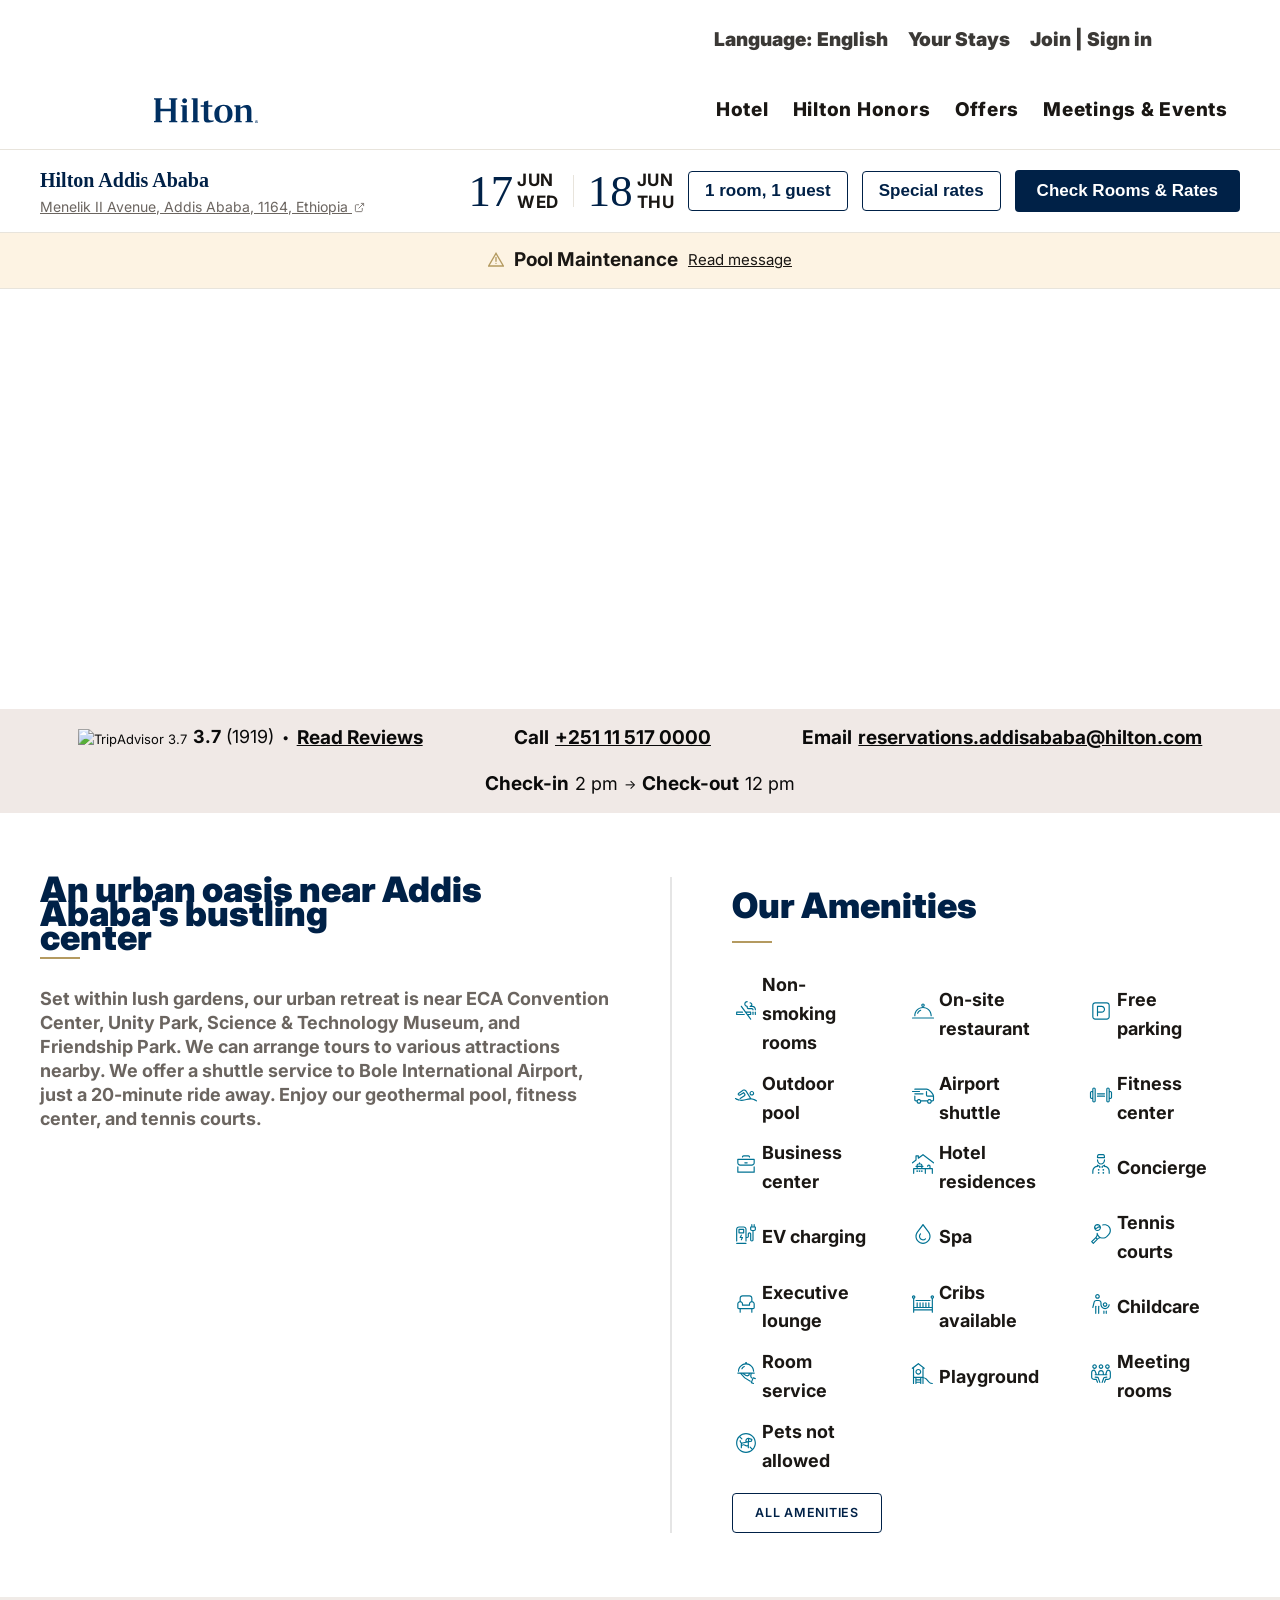
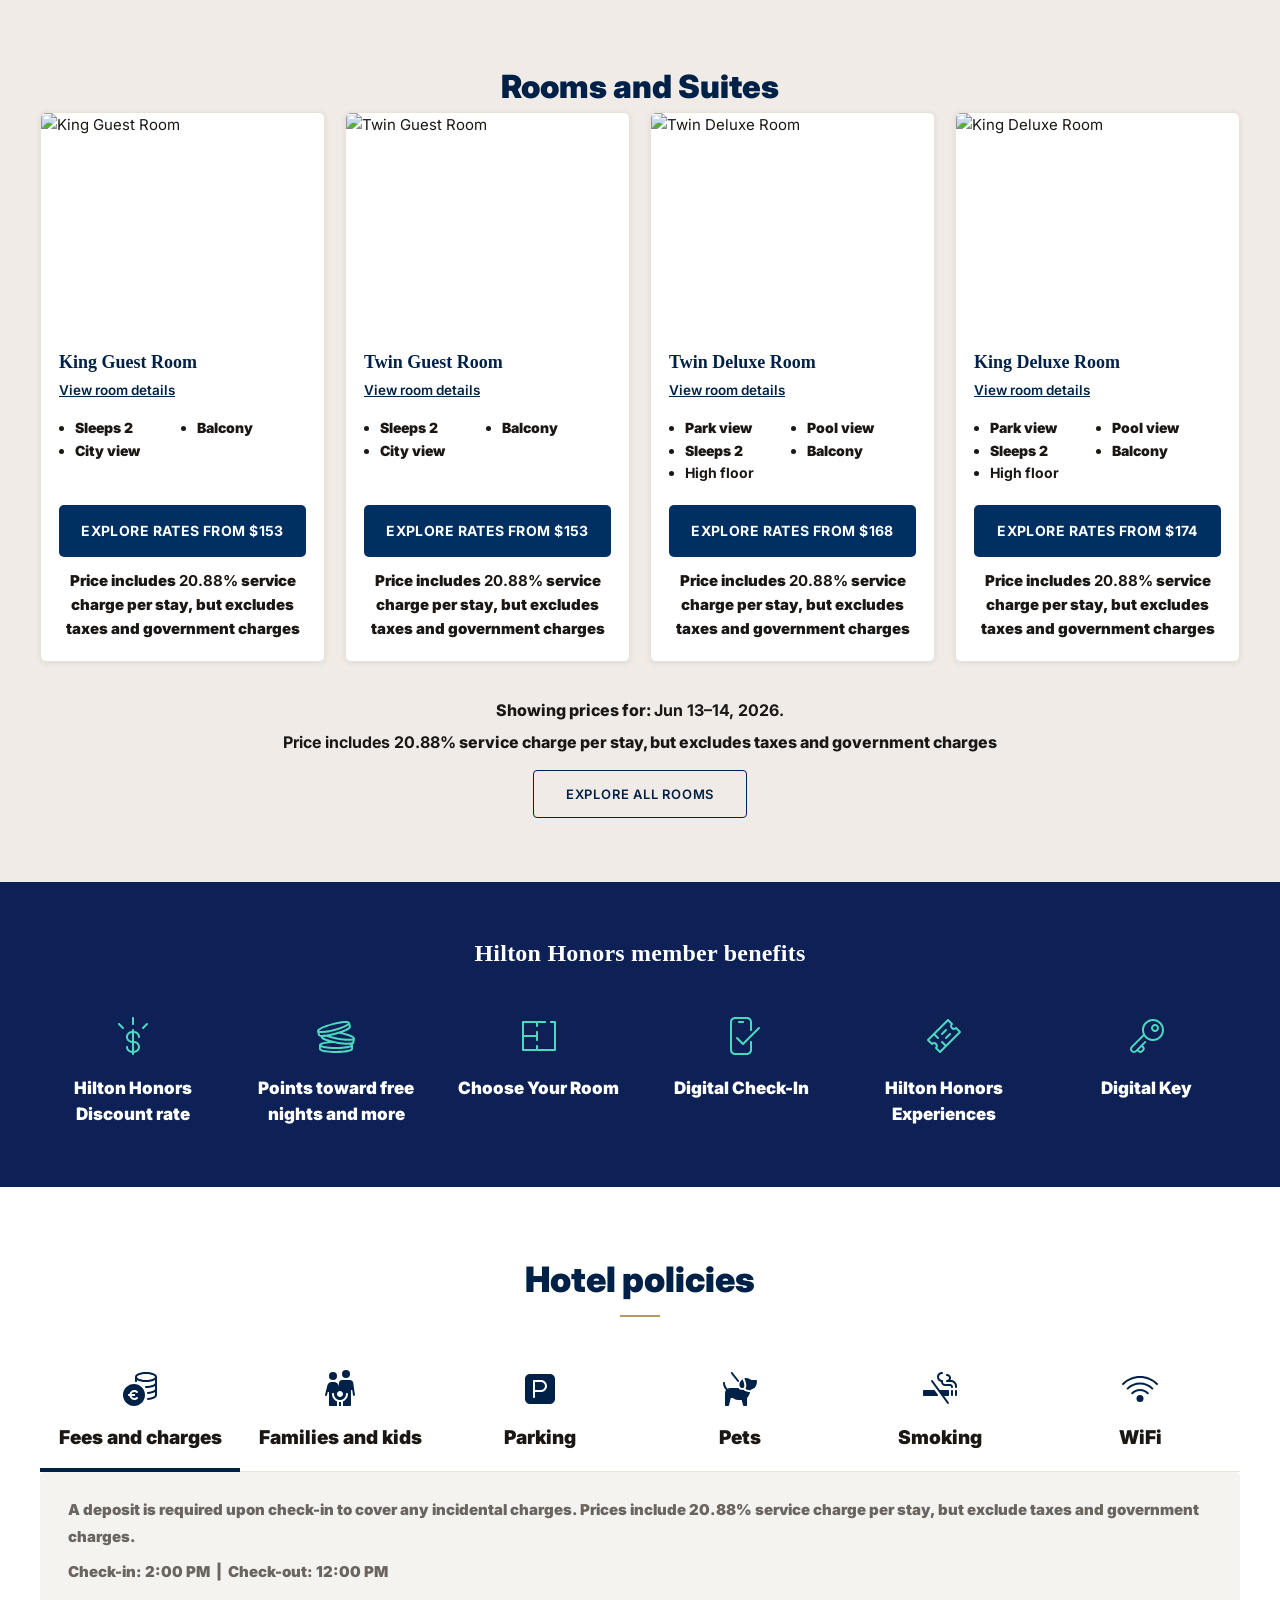
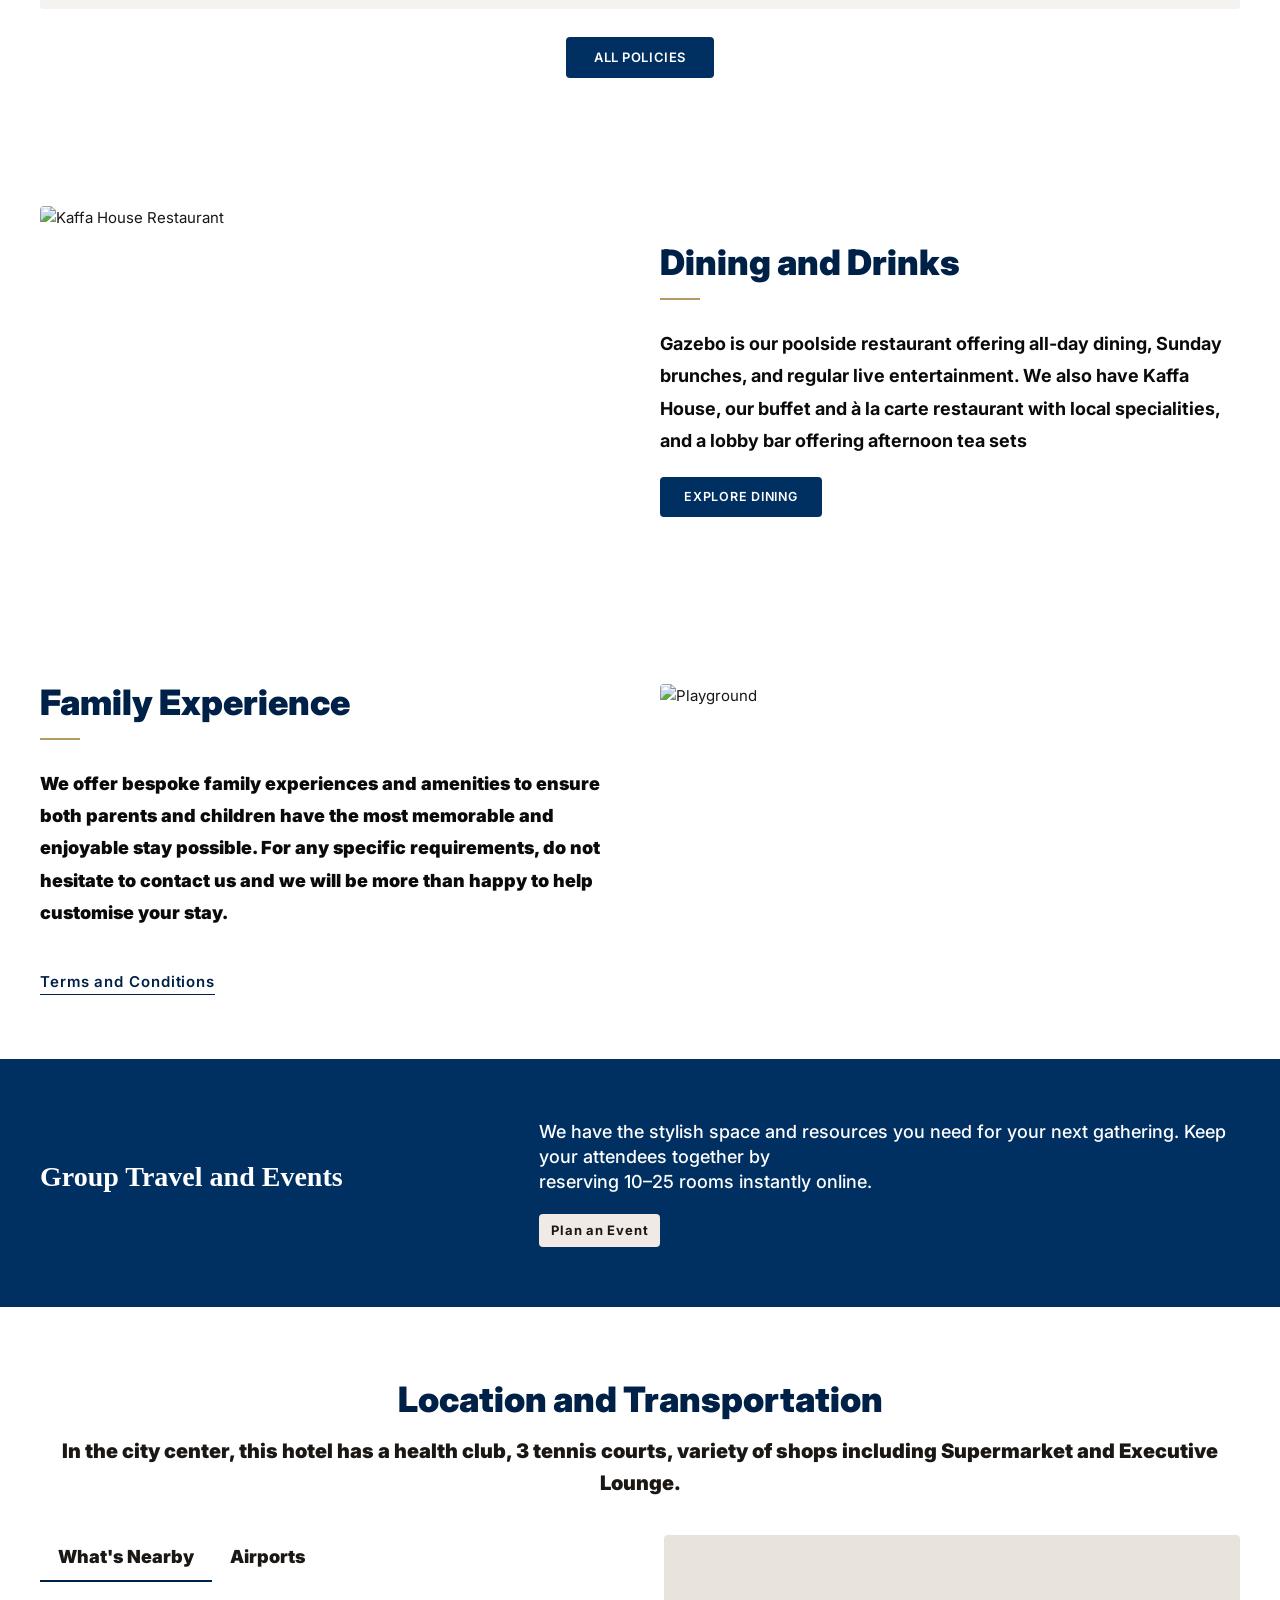
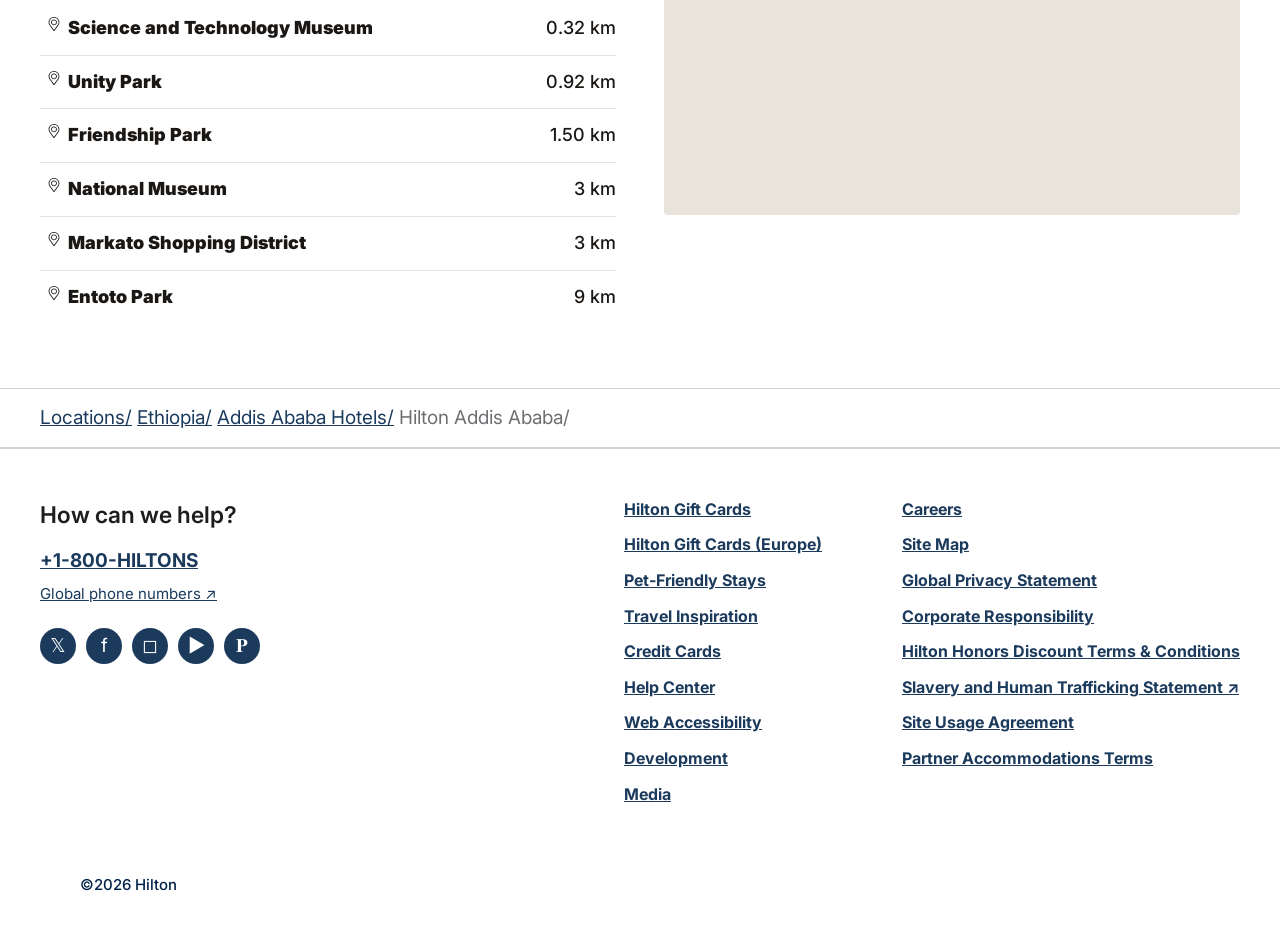
==== index.html @ e180ab82 "Rename" ====
<!doctype html>
<html lang="en">
    <head>
        <meta charset="UTF-8" />
        <meta name="viewport" content="width=device-width, initial-scale=1.0" />
        <title>Hilton </title>
        <link rel="preconnect" href="https://fonts.googleapis.com" />
        <link
            href="https://fonts.googleapis.com/css2?family=Georgia:ital@0;1&family=Inter:wght@300;400;500;600&display=swap"
            rel="stylesheet"
        />
        
        <link href="https://db.onlinewebfonts.com/c/ccf88c114679ea254a8b77c8720e54c0?family=HiltonSans" rel="stylesheet">
        <link rel="stylesheet" href="css/style.css" />
    </head>
    <body>
        <!-- TOP BAR -->
        <div class="topbar">
            <ul>
                <li><a href="">Language: English</a></li>
                <li><a href="">Your Stays</a></li>
                <li><a href="">Join | Sign in</a></li>
            </ul>
            <!-- <a href="#">Language: English</a>
            <a href="#">Your Stays</a>
            <a href="#" class="">Join | Sign in</a> -->
            <!-- <a href="#">Sign In</a> -->
        </div>

        <!-- MAIN NAV -->
        <nav class="mainnav">

            <ul class="nav-links">
                <li><a href="#"><img src="./img/HI.svg" height="26" alt=""></a></li>
                <li><a href="#">Hotel</a></li>
                <li><a href="#">Hilton Honors</a></li>
                <li><a href="#">Offers</a></li>
                <li><a href="#">Meetings &amp; Events</a></li>
            </ul>
        </nav>

        <!-- HOTEL SUBNAV -->
       <div class="booking-subnav">
    <div class="subnav-left">
        <span class="hotel-name-sub">Hilton Addis Ababa</span>
        <span class="hotel-addr">
            <a href="https://www.google.com/maps/search/?api=1&query=Hilton+Addis+Ababa" target="_blank">
                Menelik II Avenue, Addis Ababa, 1164, Ethiopia
                <svg viewBox="0 0 24 24" fill="none" stroke="currentColor" stroke-width="1.8" width="11" height="11" style="vertical-align:middle; margin-left:2px">
                    <path d="M18 13v6a2 2 0 01-2 2H5a2 2 0 01-2-2V8a2 2 0 012-2h6"/>
                    <polyline points="15 3 21 3 21 9"/>
                    <line x1="10" y1="14" x2="21" y2="3"/>
                </svg>
            </a>
        </span>
    </div>

        <div class="subnav-right">
            <div class="date-pick">
                <span class="date-day">17</span>
                <span class="date-meta"><span>JUN</span><span>WED</span></span>
            </div>
            <div class="date-divider"></div>
            <div class="date-pick">
                <span class="date-day">18</span>
                <span class="date-meta"><span>JUN</span><span>THU</span></span>
            </div>

            <button class="pill-btn">1 room, 1 guest</button>
            <button class="pill-btn">Special rates</button>
            <button class="btn-check">Check Rooms &amp; Rates</button>
        </div>
    </div>

    <div class="alert-banner">
        <svg viewBox="0 0 24 24" fill="currentColor" width="16" height="16">
            <path d="M12 2L1 21h22L12 2zm0 6v6m0 3h.01" stroke="currentColor" stroke-width="2" fill="none" stroke-linecap="round"/>
        </svg>
        <span class="alert-text">Pool Maintenance</span>
        <a href="#" class="alert-link">Read message</a>
    </div>

      

        <!-- HERO GALLERY -->
<section class="section section-endless-entertainment-gallery">
    <div class="media-gallery tv-media-gallery">
        <ul class="media-gallery-item-container">
            <li class="media-gallery-item" style="background-image: url('https://www.hilton.com/im/en/ADDHITW/4624428/addhitw-exterior.tif?impolicy=crop&cw=4288&ch=2400&gravity=NorthWest&xposition=0&yposition=223&rw=700&rh=394')"></li>
            <li class="media-gallery-item" style="background-image: url('https://www.hilton.com/im/en/ADDHITW/11083663/addhi-junior-suite.jpg?impolicy=crop&cw=4750&ch=2659&gravity=NorthWest&xposition=0&yposition=170&rw=700&rh=394')"></li>
            <li class="media-gallery-item" style="background-image: url('https://www.hilton.com/im/en/ADDHITW/10019673/-executive-2-bedroom-suite-b-k1zso2.jpg?impolicy=crop&cw=4826&ch=2702&gravity=NorthWest&xposition=0&yposition=148&rw=700&rh=394')"></li>
            <li class="media-gallery-item" style="background-image: url('https://www.hilton.com/im/en/ADDHITW/9909293/addhi-0125.jpg?impolicy=crop&cw=4854&ch=2717&gravity=NorthWest&xposition=0&yposition=141&rw=700&rh=394')"></li>
            <li class="media-gallery-item" style="background-image: url('https://www.hilton.com/im/en/ADDHITW/10019691/lobby-bar-lounge-1.jpg?impolicy=crop&cw=4918&ch=2753&gravity=NorthWest&xposition=0&yposition=123&rw=700&rh=394')"></li>
            <li class="media-gallery-item" style="background-image: url('https://www.hilton.com/im/en/ADDHITW/10019661/kaffa-house-restaurant-a.jpg?impolicy=crop&cw=5000&ch=2799&gravity=NorthWest&xposition=0&yposition=90&rw=700&rh=394')"></li>
            <li class="media-gallery-item" style="background-image: url('https://www.hilton.com/im/en/ADDHITW/11111945/executive-lounge-b.jpg?impolicy=crop&cw=4745&ch=2656&gravity=NorthWest&xposition=0&yposition=171&rw=700&rh=394')"></li>
            <li class="media-gallery-item" style="background-image: url('https://www.hilton.com/im/en/ADDHITW/21737458/tennis-pool.jpg?impolicy=crop&cw=5000&ch=2799&gravity=NorthWest&xposition=0&yposition=69&rw=700&rh=394')"></li>
            <li class="media-gallery-item" style="background-image: url('https://www.hilton.com/im/en/ADDHITW/21737369/kids-play-ground-1.jpg?impolicy=crop&cw=4500&ch=2519&gravity=NorthWest&xposition=0&yposition=240&rw=700&rh=394')"></li>
        </ul>
    </div>
</section>
        <!-- BOOKING BAR -->
        <div class="booking-bar">
    <div class="field-group">
        <img alt="TripAdvisor 3.7" 
             src="https://www.tripadvisor.com/img/cdsi/img2/ratings/traveler/3.5-26025-5.svg"
             style="height: 18px;">
        <span class="field-val"><strong>3.7</strong> (1919)</span>
        <span class="separator">•</span>
        <a href="#" class="field-link">Read Reviews</a>
    </div>

    <div class="field-group">
        <span class="field-label">Call</span>
        <a href="tel:+251115170000" class="field-link">+251 11 517 0000</a>
    </div>

    <div class="field-group">
        <span class="field-label">Email</span>
        <a href="mailto:reservations.addisababa@hilton.com" class="field-link">
            reservations.addisababa@hilton.com
        </a>
    </div>

    <div class="field-group">
        <span class="field-label">Check-in</span>
        <span class="field-val">2 pm</span>
        <span class="arrow">→</span>
        <span class="field-label">Check-out</span>
        <span class="field-val">12 pm</span>
    </div>
</div>

        <!-- ABOUT & AMENITIES -->
        <section class="section" id="about">
            <div class="container">
                <div class="about-grid">
                    <div class="about-text">
                        <h2 class="section-title">
                            An urban oasis near Addis Ababa's bustling
                            <br>
                            center
                        </h2>
                        <div class="gold-line"></div>
                        <p>
                            <b>
                            Set within lush gardens, our urban retreat is near
                            ECA Convention Center, Unity Park, Science &amp;
                            Technology Museum, and Friendship Park. We can
                            arrange tours to various attractions nearby.
                            We offer a shuttle service to Bole International
                            Airport, just a 20-minute ride away. Enjoy our
                            geothermal pool, fitness center, and tennis courts.
                            </b>
                        </p>
                    </div>
                    <div>
                       
<div class="about-right">
                <h3 class="section-title">
                            Our Amenities
                </h3>
                <div class="gold-line"></div>

<div class="amenities-grid">

    <div class="amenity-item">
        <span class="amenity-icon">
            <svg xmlns="http://www.w3.org/2000/svg" viewBox="0 0 24 24" class="injected-svg text-surface-accent" data-src="/modules/assets/svgs/icons/regular/no-smoking.svg" xmlns:xlink="http://www.w3.org/1999/xlink" role="img" aria-hidden="true" fill="currentColor" width="1.75rem" height="1.75rem" data-testid="icon-no-smoking"><path d="m0 0v24h24v-24z" fill="none"></path><path d="m18.5 15v-2c0-.28-.22-.5-.5-.5s-.5.22-.5.5v2c0 .28.22.5.5.5s.5-.22.5-.5z"></path><path d="m20 12.5c-.28 0-.5.22-.5.5v2c0 .28.22.5.5.5s.5-.22.5-.5v-2c0-.28-.22-.5-.5-.5z"></path><path d="m15.6 19.29c.1.13.25.21.4.21.1 0 .21-.03.29-.1.22-.16.27-.47.11-.7l-2.33-3.21h1.93c.28 0 .5-.22.5-.5v-2c0-.28-.22-.5-.5-.5h-4.11l-3.49-4.79c-.16-.22-.47-.27-.7-.11s-.27.47-.11.7l8 11zm-.1-5.79v1h-2.15l-.73-1z"></path><path d="m4 15.5h6.5c.28 0 .5-.22.5-.5s-.22-.5-.5-.5h-6v-1h4.5c.28 0 .5-.22.5-.5s-.22-.5-.5-.5h-5c-.28 0-.5.22-.5.5v2c0 .28.22.5.5.5z"></path><path d="m15.5 7.5c-.28 0-.5.22-.5.5s.22.5.5.5h2c1.1 0 2 .9 2 2v.5c0 .28.22.5.5.5s.5-.22.5-.5v-.5c0-1.65-1.35-3-3-3h-.27c.17-.29.27-.64.27-1 0-1.1-.9-2-2-2-.28 0-.5.22-.5.5s.22.5.5.5c.55 0 1 .45 1 1s-.45 1-1 1z"></path><path d="m12.5 8.45v.05c0 1.1.9 2 2 2h2.5c.28 0 .5.22.5.5s.22.5.5.5.5-.22.5-.5c0-.83-.67-1.5-1.5-1.5h-2.5c-.55 0-1-.45-1-1v-.5c0-.28-.22-.5-.5-.5-.83 0-1.5-.67-1.5-1.5s.67-1.5 1.5-1.5c.28 0 .5-.22.5-.5s-.22-.5-.5-.5c-1.38 0-2.5 1.12-2.5 2.5 0 1.21.86 2.22 2 2.45z"></path></svg>
        </span> <h4>Non-smoking rooms</h4>
    </div>

    <div class="amenity-item">
        <span class="amenity-icon">
            <svg xmlns="http://www.w3.org/2000/svg" viewBox="0 0 24 24" class="injected-svg text-surface-accent" data-src="/modules/assets/svgs/icons/regular/dining.svg" xmlns:xlink="http://www.w3.org/1999/xlink" role="img" aria-hidden="true" fill="currentColor" width="1.75rem" height="1.75rem" data-testid="icon-dining"><path d="m0 0v24h24v-24z" fill="none"></path><path d="m13.5 7c0-.83-.67-1.5-1.5-1.5s-1.5.67-1.5 1.5.67 1.5 1.5 1.5 1.5-.67 1.5-1.5zm-1.5.5c-.28 0-.5-.22-.5-.5s.22-.5.5-.5.5.22.5.5-.22.5-.5.5z"></path><path d="m21 17.5h-18c-.28 0-.5.22-.5.5s.22.5.5.5h18c.28 0 .5-.22.5-.5s-.22-.5-.5-.5z"></path><path d="m5 16.5c.28 0 .5-.22.5-.5 0-3.58 2.92-6.5 6.5-6.5s6.5 2.92 6.5 6.5c0 .28.22.5.5.5s.5-.22.5-.5c0-4.14-3.36-7.5-7.5-7.5s-7.5 3.36-7.5 7.5c0 .28.22.5.5.5z"></path><path d="m9.8 10.97c-1.27.55-2.27 1.56-2.83 2.83-.11.25 0 .55.26.66.07.03.13.04.2.04.19 0 .38-.11.46-.3.45-1.04 1.27-1.86 2.31-2.31.25-.11.37-.41.26-.66s-.4-.37-.66-.26z"></path></svg>
        </span> <h4>On-site restaurant</h4>
    </div>

    <div class="amenity-item">
        <span class="amenity-icon">
            <svg xmlns="http://www.w3.org/2000/svg" viewBox="0 0 24 24" class="injected-svg text-surface-accent" data-src="/modules/assets/svgs/icons/regular/parking.svg" xmlns:xlink="http://www.w3.org/1999/xlink" role="img" aria-hidden="true" fill="currentColor" width="1.75rem" height="1.75rem" data-testid="icon-parking"><path d="m0 0v24h24v-24z" fill="none"></path><path d="m17 4.5h-10c-1.38 0-2.5 1.12-2.5 2.5v10c0 1.38 1.12 2.5 2.5 2.5h10c1.38 0 2.5-1.12 2.5-2.5v-10c0-1.38-1.12-2.5-2.5-2.5zm1.5 12.5c0 .83-.67 1.5-1.5 1.5h-10c-.83 0-1.5-.67-1.5-1.5v-10c0-.83.67-1.5 1.5-1.5h10c.83 0 1.5.67 1.5 1.5z"></path><path d="m12.5 7.5h-3.5c-.28 0-.5.22-.5.5v8c0 .28.22.5.5.5s.5-.22.5-.5v-2.5h3c1.65 0 3-1.35 3-3s-1.35-3-3-3zm0 5h-3v-4h3c1.1 0 2 .9 2 2s-.9 2-2 2z"></path></svg>
        </span> <h4>Free parking</h4>
    </div>

    <div class="amenity-item">
        <span class="amenity-icon">
<svg xmlns="http://www.w3.org/2000/svg" viewBox="0 0 24 24" class="injected-svg text-surface-accent" data-src="/modules/assets/svgs/icons/regular/outdoor-pool.svg" xmlns:xlink="http://www.w3.org/1999/xlink" role="img" aria-hidden="true" fill="currentColor" width="1.75rem" height="1.75rem" data-testid="icon-outdoor-pool"><path d="m0 0v24h24v-24z" fill="none"></path><path d="m17 12.5c1.1 0 2-.9 2-2s-.9-2-2-2-2 .9-2 2 .9 2 2 2zm0-3c.55 0 1 .45 1 1s-.45 1-1 1-1-.45-1-1 .45-1 1-1z"></path><path d="m21.3 16.6c-.1-.07-2.26-1.62-4.85-1.79 0-.02-.01-.05-.03-.07l-3.94-6.3c-.37-.59-.95-1.01-1.6-1.15-.59-.13-1.17-.02-1.66.3l-3.67 2.45c-.32.22-.55.54-.65.91-.1.38-.03.78.18 1.09.43.64 1.34.8 2.03.37l2.76-1.73.62.83c.08.1.11.22.09.34s-.09.22-.2.29l-3.67 2.45c-.23.15-.29.46-.14.69s.46.29.69.14l3.67-2.45c.34-.22.56-.56.63-.96.07-.39-.03-.79-.27-1.11l-.9-1.2c-.16-.21-.44-.26-.67-.12l-3.15 1.97c-.23.14-.55.11-.67-.07-.07-.11-.06-.23-.04-.29.03-.12.12-.24.23-.32l3.67-2.45c.26-.17.57-.23.89-.16.39.08.74.34.97.7l3.66 5.85c-1.08.08-2.07.33-3.03.59-1.19.31-2.43.64-3.86.64-3.26 0-5.07-1.41-5.09-1.43-.21-.17-.53-.14-.7.08-.17.21-.14.53.07.7.08.07 2.07 1.65 5.71 1.65 1.56 0 2.86-.34 4.12-.67 1.16-.3 2.25-.59 3.48-.59 2.45 0 4.68 1.62 4.7 1.63.09.07.19.1.29.1.15 0 .31-.07.4-.2.16-.22.12-.54-.11-.7z"></path></svg>        
        
        </span> <h4>Outdoor pool</h4>
    </div>

    <div class="amenity-item">
        <span class="amenity-icon">
<svg xmlns="http://www.w3.org/2000/svg" viewBox="0 0 24 24" class="injected-svg text-surface-accent" data-src="/modules/assets/svgs/icons/regular/shuttle-service.svg" xmlns:xlink="http://www.w3.org/1999/xlink" role="img" aria-hidden="true" fill="currentColor" width="1.75rem" height="1.75rem" data-testid="icon-shuttle-service"><path d="m0 0v24h24v-24z" fill="none"></path><path d="m15 6.5h-10c-.28 0-.5.22-.5.5s.22.5.5.5h10c1.6 0 4.86 3.13 5.41 5h-4.41c-.4 0-.49-.28-.5-.5v-3c0-.28-.22-.5-.5-.5s-.5.22-.5.5v3c0 .6.4 1.5 1.5 1.5h4.5v2.48c0 .24-.1.52-.5.52h-.78c-.35-.59-.98-1-1.72-1s-1.37.41-1.72 1h-5.56c-.35-.59-.98-1-1.72-1s-1.37.41-1.72 1h-.78c-.28 0-.5-.22-.5-.5v-3c0-.28-.22-.5-.5-.5s-.5.22-.5.5v3c0 .83.67 1.5 1.5 1.5h.5s0 0 0 0c0 1.1.9 2 2 2s2-.9 2-2h5s0 0 0 0c0 1.1.9 2 2 2s2-.9 2-2h.5c1.1 0 1.5-.9 1.5-1.51v-2.99c0-2.25-4.25-6.5-6.5-6.5zm-6.5 12c-.55 0-1-.45-1-1s.45-1 1-1 1 .45 1 1-.45 1-1 1zm9 0c-.55 0-1-.45-1-1s.45-1 1-1 1 .45 1 1-.45 1-1 1z"></path><path d="m9.5 9c0-.28-.22-.5-.5-.5h-6c-.28 0-.5.22-.5.5s.22.5.5.5h6c.28 0 .5-.22.5-.5z"></path><path d="m4.5 11c0 .28.22.5.5.5h7c.28 0 .5-.22.5-.5s-.22-.5-.5-.5h-7c-.28 0-.5.22-.5.5z"></path></svg>        
        </span> <h4>Airport shuttle</h4>
    </div>

    <div class="amenity-item">
        <span class="amenity-icon">
<svg xmlns="http://www.w3.org/2000/svg" viewBox="0 0 24 24" class="injected-svg text-surface-accent" data-src="/modules/assets/svgs/icons/regular/gym.svg" xmlns:xlink="http://www.w3.org/1999/xlink" role="img" aria-hidden="true" fill="currentColor" width="1.75rem" height="1.75rem" data-testid="icon-gym"><path d="m0 0v24h24v-24z" fill="none"></path><path d="m15 10.5h-6c-.28 0-.5.22-.5.5s.22.5.5.5h6c.28 0 .5-.22.5-.5s-.22-.5-.5-.5z"></path><path d="m15 12.5h-6c-.28 0-.5.22-.5.5s.22.5.5.5h6c.28 0 .5-.22.5-.5s-.22-.5-.5-.5z"></path><path d="m4 15.5c.18 0 .34-.04.5-.09v1.59c0 .83.67 1.5 1.5 1.5s1.5-.67 1.5-1.5v-10c0-.83-.67-1.5-1.5-1.5s-1.5.67-1.5 1.5v1.59c-.16-.06-.32-.09-.5-.09-.83 0-1.5.67-1.5 1.5v4c0 .83.67 1.5 1.5 1.5zm1.5-8.5c0-.28.22-.5.5-.5s.5.22.5.5v10c0 .28-.22.5-.5.5s-.5-.22-.5-.5zm-2 3c0-.28.22-.5.5-.5s.5.22.5.5v4c0 .28-.22.5-.5.5s-.5-.22-.5-.5z"></path><path d="m20 8.5c-.18 0-.34.04-.5.09v-1.59c0-.83-.67-1.5-1.5-1.5s-1.5.67-1.5 1.5v10c0 .83.67 1.5 1.5 1.5s1.5-.67 1.5-1.5v-1.59c.16.06.32.09.5.09.83 0 1.5-.67 1.5-1.5v-4c0-.83-.67-1.5-1.5-1.5zm-1.5 8.5c0 .28-.22.5-.5.5s-.5-.22-.5-.5v-10c0-.28.22-.5.5-.5s.5.22.5.5zm2-3c0 .28-.22.5-.5.5s-.5-.22-.5-.5v-4c0-.28.22-.5.5-.5s.5.22.5.5z"></path></svg>        
        </span> <h4>Fitness center</h4>
    </div>

    <div class="amenity-item">
        <span class="amenity-icon">
<svg xmlns="http://www.w3.org/2000/svg" viewBox="0 0 24 24" class="injected-svg text-surface-accent" data-src="/modules/assets/svgs/icons/regular/business-centre.svg" xmlns:xlink="http://www.w3.org/1999/xlink" role="img" aria-hidden="true" fill="currentColor" width="1.75rem" height="1.75rem" data-testid="icon-business-centre"><path d="m0 0v24h24v-24z" fill="none"></path><path d="m11 11.5h2c.28 0 .5-.22.5-.5s-.22-.5-.5-.5h-2c-.28 0-.5.22-.5.5s.22.5.5.5z"></path><path d="m7 13.5h10c1.38 0 2.5-1.12 2.5-2.5v-3c0-.28-.22-.5-.5-.5h-14c-.28 0-.5.22-.5.5v3c0 1.38 1.12 2.5 2.5 2.5zm-1.5-5h13v2.5c0 .83-.67 1.5-1.5 1.5h-10c-.83 0-1.5-.67-1.5-1.5z"></path><path d="m5 19.5h14c.28 0 .5-.22.5-.5v-4.5c0-.28-.22-.5-.5-.5s-.5.22-.5.5v4h-13v-4c0-.28-.22-.5-.5-.5s-.5.22-.5.5v4.5c0 .28.22.5.5.5z"></path><path d="m10 4.5c-.83 0-1.5.67-1.5 1.5 0 .28.22.5.5.5s.5-.22.5-.5.22-.5.5-.5h4c.28 0 .5.22.5.5s.22.5.5.5.5-.22.5-.5c0-.83-.67-1.5-1.5-1.5z"></path></svg>        
</span> <h4>Business center</h4>
    </div> 

    <div class="amenity-item">
        <span class="amenity-icon">
<svg xmlns="http://www.w3.org/2000/svg" viewBox="0 0 24 24" class="injected-svg text-surface-accent" data-src="/modules/assets/svgs/icons/regular/residence.svg" xmlns:xlink="http://www.w3.org/1999/xlink" role="img" aria-hidden="true" fill="currentColor" width="1.75rem" height="1.75rem" data-testid="icon-residence"><path d="m0 0v24h24v-24z" fill="none"></path><path d="m20 15.5h-1.5v-1.5c0-.83-.67-1.5-1.5-1.5s-1.5.67-1.5 1.5c0 .28.22.5.5.5s.5-.22.5-.5.22-.5.5-.5.5.22.5.5v1.5h-6v-1h.5c.28 0 .5-.22.5-.5s-.22-.5-.5-.5h-.5v-.5c0-.83-.67-1.5-1.5-1.5h-.5v-.5c0-.28-.22-.5-.5-.5s-.5.22-.5.5v.5h-.5c-.83 0-1.5.67-1.5 1.5v.5h-.5c-.28 0-.5.22-.5.5s.22.5.5.5h.5v1h-2.5c-.28 0-.5.22-.5.5v4c0 .28.22.5.5.5s.5-.22.5-.5v-3.5h9v3.5c0 .28.22.5.5.5s.5-.22.5-.5v-3.5h5v3.5c0 .28.22.5.5.5s.5-.22.5-.5v-4c0-.28-.22-.5-.5-.5zm-12.5-2.5c0-.28.22-.5.5-.5h2c.28 0 .5.22.5.5v.5h-3zm0 1.5h3v1h-3z"></path><circle cx="11" cy="18" r=".75"></circle><circle cx="7" cy="18" r=".75"></circle><circle cx="9" cy="18" r=".75"></circle><path d="m12.31 3.61c-.18-.14-.43-.14-.61 0l-3.19 2.48v-1.09c0-.28-.22-.5-.5-.5h-2c-.28 0-.5.22-.5.5v3.42l-2.81 2.18c-.22.17-.26.48-.09.7.1.13.25.19.4.19.11 0 .22-.03.31-.11l3-2.33c.12-.09.19-.24.19-.39v-3.17h1v1.61c0 .19.11.37.28.45s.38.06.53-.05l3.69-2.87 8.69 6.76c.22.17.53.13.7-.09s.13-.53-.09-.7z"></path></svg>        
        </span> <h4>Hotel residences</h4>
    </div>

    <div class="amenity-item">
        <span class="amenity-icon">
<svg xmlns="http://www.w3.org/2000/svg" viewBox="0 0 24 24" class="injected-svg text-surface-accent" data-src="/modules/assets/svgs/icons/regular/concierge.svg" xmlns:xlink="http://www.w3.org/1999/xlink" role="img" aria-hidden="true" fill="currentColor" width="1.75rem" height="1.75rem" data-testid="icon-concierge"><path d="m0 0v24h24v-24z" fill="none"></path><circle cx="10" cy="17" r=".75"></circle><circle cx="10" cy="19.5" r=".75"></circle><circle cx="14" cy="17" r=".75"></circle><circle cx="14" cy="19.5" r=".75"></circle><path d="m11 13.5c-.65 0-1.41-.62-1.65-.85-.14-.14-.36-.19-.54-.11-.19.08-.31.26-.31.46v.53c-2.25.25-4 2.16-4 4.47v2c0 .28.22.5.5.5s.5-.22.5-.5v-2c0-1.93 1.57-3.5 3.5-3.5.27 0 .49-.22.5-.48.29.18.63.34 1 .43v.56c0 .28.22.5.5.5s.5-.22.5-.5v-1c0-.28-.22-.5-.5-.5z"></path><path d="m15.5 13.53v-.53c0-.2-.12-.38-.31-.46s-.4-.04-.54.11c-.24.24-1 .85-1.65.85-.28 0-.5.22-.5.5v1c0 .28.22.5.5.5s.5-.22.5-.5v-.56c.37-.08.71-.25 1-.43 0 .27.23.48.5.48 1.93 0 3.5 1.57 3.5 3.5v2c0 .28.22.5.5.5s.5-.22.5-.5v-2c0-2.31-1.75-4.22-4-4.47z"></path><path d="m9 7h6c.28 0 .5-.22.5-.5 0-.5-.07-3-1.5-3h-4c-1.43 0-1.5 2.5-1.5 3 0 .28.22.5.5.5zm1-2.5h4c.18 0 .41.68.48 1.5h-4.96c.07-.82.3-1.5.48-1.5z"></path><path d="m15.5 8.5c0-.28-.22-.5-.5-.5s-.5.22-.5.5c0 1.65-1.12 3-2.5 3s-2.5-1.35-2.5-3c0-.28-.22-.5-.5-.5s-.5.22-.5.5c0 2.21 1.57 4 3.5 4s3.5-1.79 3.5-4z"></path></svg>       
        </span> <h4>Concierge</h4>
    </div>

    <div class="amenity-item">
        <span class="amenity-icon">
<svg xmlns="http://www.w3.org/2000/svg" viewBox="0 0 24 24" class="injected-svg text-surface-accent" data-src="/modules/assets/svgs/icons/regular/ev-charging.svg" xmlns:xlink="http://www.w3.org/1999/xlink" role="img" aria-hidden="true" fill="currentColor" width="1.75rem" height="1.75rem" data-testid="icon-ev-charging"><path d="m0 0v24h24v-24z" fill="none"></path><path d="m20 5.5h-.5v-1.5c0-.28-.22-.5-.5-.5s-.5.22-.5.5v1.5h-1v-1.5c0-.28-.22-.5-.5-.5s-.5.22-.5.5v1.5h-.5c-.28 0-.5.22-.5.5v2c0 .83.67 1.5 1.5 1.5h.5v7.5c0 .28-.22.5-.5.5s-.5-.22-.5-.5v-5c0-.83-.67-1.5-1.5-1.5s-1.5.67-1.5 1.5v2c0 .28-.22.5-.5.5h-.5v-6.5c0-1.38-1.12-2.5-2.5-2.5h-4c-1.38 0-2.5 1.12-2.5 2.5v10c0 .28.22.5.5.5s.5-.22.5-.5v-10c0-.83.67-1.5 1.5-1.5h4c.83 0 1.5.67 1.5 1.5v10c0 .28.22.5.5.5s.5-.22.5-.5v-2.5h.5c.83 0 1.5-.67 1.5-1.5v-2c0-.28.22-.5.5-.5s.5.22.5.5v5c0 .83.67 1.5 1.5 1.5s1.5-.67 1.5-1.5v-7.5h.5c.83 0 1.5-.67 1.5-1.5v-2c0-.28-.22-.5-.5-.5zm-.5 2.5c0 .28-.22.5-.5.5h-2c-.28 0-.5-.22-.5-.5v-1.5h3z"></path><path d="m10.5 11v-3c0-.28-.22-.5-.5-.5h-4c-.28 0-.5.22-.5.5v3c0 .28.22.5.5.5h4c.28 0 .5-.22.5-.5zm-1-.5h-3v-2h3z"></path><path d="m7.78 17.45c.07.04.15.05.22.05.18 0 .36-.1.45-.28l1-2c.08-.16.07-.34-.02-.49s-.25-.24-.43-.24h-1.19l.64-1.28c.12-.25.02-.55-.22-.67-.25-.12-.55-.02-.67.22l-1 2c-.08.16-.07.34.02.49s.25.24.43.24h1.19l-.64 1.28c-.12.25-.02.55.22.67z"></path><path d="m3.5 20c0 .28.22.5.5.5h8c.28 0 .5-.22.5-.5s-.22-.5-.5-.5h-8c-.28 0-.5.22-.5.5z"></path></svg>

        </span> <h4>EV charging</h4>
    </div>

    <div class="amenity-item">
        <span class="amenity-icon">
<svg xmlns="http://www.w3.org/2000/svg" viewBox="0 0 24 24" class="injected-svg text-surface-accent" data-src="/modules/assets/svgs/icons/regular/spa.svg" xmlns:xlink="http://www.w3.org/1999/xlink" role="img" aria-hidden="true" fill="currentColor" width="1.75rem" height="1.75rem" data-testid="icon-spa"><path d="m0 0v24h24v-24z" fill="none"></path><path d="m12 3.5c-.16 0-.31.07-.4.2l-4.8 6.4c-.85 1.13-1.3 2.48-1.3 3.9 0 3.58 2.92 6.5 6.5 6.5s6.5-2.92 6.5-6.5c0-1.4-.46-2.74-1.31-3.88l-4.79-6.42c-.09-.13-.24-.2-.4-.2zm5.5 10.5c0 3.03-2.47 5.5-5.5 5.5s-5.5-2.47-5.5-5.5c0-1.2.38-2.34 1.1-3.3l4.4-5.87 4.39 5.88c.73.97 1.11 2.11 1.11 3.28z"></path><path d="m9.5 14c0-.67.26-1.29.73-1.77.2-.2.2-.51 0-.71s-.51-.2-.71 0c-.66.66-1.03 1.54-1.03 2.47 0 1.93 1.57 3.5 3.5 3.5.93 0 1.81-.36 2.47-1.03.2-.2.2-.51 0-.71s-.51-.2-.71 0c-.47.47-1.1.73-1.77.73-1.38 0-2.5-1.12-2.5-2.5z"></path></svg>

        </span> <h4>Spa</h4>
    </div>

    <div class="amenity-item">
        <span class="amenity-icon">
<svg xmlns="http://www.w3.org/2000/svg" viewBox="0 0 24 24" class="injected-svg text-surface-accent" data-src="/modules/assets/svgs/icons/regular/tennis.svg" xmlns:xlink="http://www.w3.org/1999/xlink" role="img" aria-hidden="true" fill="currentColor" width="1.75rem" height="1.75rem" data-testid="icon-tennis"><path d="m0 0v24h24v-24z" fill="none"></path><path d="m9 9.5c1.65 0 3-1.35 3-3s-1.35-3-3-3-3 1.35-3 3 1.35 3 3 3zm0-1c-.69 0-1.3-.35-1.66-.89.06.01.11.03.17.04.07 0 .14.01.21.01.54 0 1.09-.27 1.63-.81.26-.26.65-.54 1.01-.52.37.04.61.42.61.42-.13.98-.96 1.74-1.97 1.74zm0-4c.69 0 1.3.35 1.66.88-.06-.01-.11-.03-.17-.04-.62-.08-1.23.19-1.84.8-.26.26-.64.56-.99.52-.34-.04-.56-.4-.57-.41-.01-.02-.03-.04-.05-.06.15-.96.97-1.69 1.97-1.69z"></path><path d="m13.32 3.83c-.26.08-.41.37-.32.63.08.26.36.41.63.32 1.63-.52 3.38-.11 4.56 1.07 1.75 1.75 1.75 4.61 0 6.36l-1.42 1.41c-.85.85-1.98 1.31-3.18 1.31s-2.34-.47-3.18-1.31c-.62-.62-1.04-1.4-1.21-2.27-.06-.27-.32-.44-.59-.39-.25.05-.42.29-.39.54v.04c.13 1.2 0 2.1-1.03 3.14l-3.54 3.54c-.2.2-.2.51 0 .71l1.41 1.41c.1.1.23.15.35.15s.26-.05.35-.15l3.54-3.54c1.11-1.11 2.07-1.12 3.1-1.01.39.08.78.14 1.19.14 1.47 0 2.85-.57 3.89-1.61l1.42-1.41c2.14-2.14 2.14-5.63 0-7.78-1.45-1.45-3.59-1.96-5.58-1.32zm-7.91 15.46-.71-.71 2.83-2.83.71.71zm3.56-3.51-.75-.75c.43-.51.69-1 .84-1.47.19.28.4.55.64.79.23.23.48.43.74.61-.48.15-.97.4-1.47.83z"></path></svg>

        </span> <h4>Tennis courts</h4>
    </div>

    <div class="amenity-item">
        <span class="amenity-icon">
<svg xmlns="http://www.w3.org/2000/svg" viewBox="0 0 24 24" class="injected-svg text-surface-accent" data-src="/modules/assets/svgs/icons/regular/lounge.svg" xmlns:xlink="http://www.w3.org/1999/xlink" role="img" aria-hidden="true" fill="currentColor" width="1.75rem" height="1.75rem" data-testid="icon-lounge"><path d="m0 0v24h24v-24z" fill="none"></path><path d="m6 16.5h.5v2.5c0 .28.22.5.5.5s.5-.22.5-.5v-2.5h9v2.5c0 .28.22.5.5.5s.5-.22.5-.5v-2.5h.5c.83 0 1.5-.67 1.5-1.5v-3c0-1.21-.86-2.22-2-2.45v-2.55c0-1.38-1.12-2.5-2.5-2.5h-6c-1.38 0-2.5 1.12-2.5 2.5v2.55c-1.14.23-2 1.24-2 2.45v3c0 .83.67 1.5 1.5 1.5zm3-11h6c.83 0 1.5.67 1.5 1.5v2.55c-1.14.23-2 1.24-2 2.45v.5h-5v-.5c0-1.21-.86-2.22-2-2.45v-2.55c0-.83.67-1.5 1.5-1.5zm-3.5 6.5c0-.83.67-1.5 1.5-1.5s1.5.67 1.5 1.5v1c0 .28.22.5.5.5h6c.28 0 .5-.22.5-.5v-1c0-.83.67-1.5 1.5-1.5s1.5.67 1.5 1.5v3c0 .28-.22.5-.5.5h-12c-.28 0-.5-.22-.5-.5z"></path></svg>

        </span> <h4>Executive lounge</h4>
    </div>

    <div class="amenity-item">
        <span class="amenity-icon">
<svg xmlns="http://www.w3.org/2000/svg" viewBox="0 0 24 24" class="injected-svg text-surface-accent" data-src="/modules/assets/svgs/icons/regular/rollaway-crib.svg" xmlns:xlink="http://www.w3.org/1999/xlink" role="img" aria-hidden="true" fill="currentColor" width="1.75rem" height="1.75rem" data-testid="icon-rollaway-crib"><path d="m0 0v24h24v-24z" fill="none"></path><path d="m20 4.5c-.83 0-1.5.67-1.5 1.5 0 .65.42 1.2 1 1.41v7.09h-2v-3.5c0-.28-.22-.5-.5-.5s-.5.22-.5.5v3.5h-1.5v-3.5c0-.28-.22-.5-.5-.5s-.5.22-.5.5v3.5h-1.5v-3.5c0-.28-.22-.5-.5-.5s-.5.22-.5.5v3.5h-1.5v-3.5c0-.28-.22-.5-.5-.5s-.5.22-.5.5v3.5h-1.5v-3.5c0-.28-.22-.5-.5-.5s-.5.22-.5.5v3.5h-2v-7.09c.58-.21 1-.76 1-1.41 0-.83-.67-1.5-1.5-1.5s-1.5.67-1.5 1.5c0 .65.42 1.2 1 1.41v11.59c0 .28.22.5.5.5s.5-.22.5-.5v-1.5h15v1.5c0 .28.22.5.5.5s.5-.22.5-.5v-11.59c.58-.21 1-.76 1-1.41 0-.83-.67-1.5-1.5-1.5zm-16 1c.28 0 .5.22.5.5s-.22.5-.5.5-.5-.22-.5-.5.22-.5.5-.5zm.5 11v-1h15v1zm15.5-10c-.28 0-.5-.22-.5-.5s.22-.5.5-.5.5.22.5.5-.22.5-.5.5z"></path><path d="m6 9.5h12c.28 0 .5-.22.5-.5s-.22-.5-.5-.5h-12c-.28 0-.5.22-.5.5s.22.5.5.5z"></path></svg>

        </span> <h4>Cribs available</h4>
    </div>

    <div class="amenity-item">
        <span class="amenity-icon">
<svg xmlns="http://www.w3.org/2000/svg" viewBox="0 0 24 24" class="injected-svg text-surface-accent" data-src="/modules/assets/svgs/icons/regular/kid-friendly.svg" xmlns:xlink="http://www.w3.org/1999/xlink" role="img" aria-hidden="true" fill="currentColor" width="1.75rem" height="1.75rem" data-testid="icon-kid-friendly"><path d="m0 0v24h24v-24z" fill="none"></path><path d="m17.5 12.5c0-1.1-.9-2-2-2s-2 .9-2 2 .9 2 2 2 2-.9 2-2zm-3 0c0-.55.45-1 1-1s1 .45 1 1-.45 1-1 1-1-.45-1-1z"></path><path d="m16.5 17.5c-.28 0-.5.22-.5.5v2c0 .28.22.5.5.5s.5-.22.5-.5v-2c0-.28-.22-.5-.5-.5z"></path><path d="m14.5 17.5c-.28 0-.5.22-.5.5v2c0 .28.22.5.5.5s.5-.22.5-.5v-2c0-.28-.22-.5-.5-.5z"></path><path d="m19 12c-.28 0-.5.22-.5.5 0 1.65-1.35 3-3 3s-3-1.35-3-3v-1.5c0-1.38-1.12-2.5-2.5-2.5h-2c-1.06 0-2.09.81-2.35 1.83l-1.14 4.54c-.07.27.1.54.36.61.04 0 .08.01.12.01.22 0 .43-.15.48-.38l1.14-4.54c.14-.57.79-1.08 1.38-1.08h2c.83 0 1.5.67 1.5 1.5v1.5c0 2.21 1.79 4 4 4s4-1.79 4-4c0-.28-.22-.5-.5-.5z"></path><path d="m11 5.5c0-1.1-.9-2-2-2s-2 .9-2 2 .9 2 2 2 2-.9 2-2zm-3 0c0-.55.45-1 1-1s1 .45 1 1-.45 1-1 1-1-.45-1-1z"></path><path d="m10 13.5c-.28 0-.5.22-.5.5v6c0 .28.22.5.5.5s.5-.22.5-.5v-6c0-.28-.22-.5-.5-.5z"></path><path d="m7.5 13.5c-.28 0-.5.22-.5.5v6c0 .28.22.5.5.5s.5-.22.5-.5v-6c0-.28-.22-.5-.5-.5z"></path></svg>

        </span> <h4>Childcare</h4>
    </div>

    <div class="amenity-item">
        <span class="amenity-icon">
<svg xmlns="http://www.w3.org/2000/svg" viewBox="0 0 24 24" class="injected-svg text-surface-accent" data-src="/modules/assets/svgs/icons/regular/room-service.svg" xmlns:xlink="http://www.w3.org/1999/xlink" role="img" aria-hidden="true" fill="currentColor" width="1.75rem" height="1.75rem" data-testid="icon-room-service"><path d="m0 0v24h24v-24z" fill="none"></path><path d="m15.95 18.57-4.71-2.82-2.85-3.2h.42l2.9 2.11s.49.24 1.18.24c.5 0 1.13-.12 1.79-.54.1-.06.17-.15.21-.26l.53-1.55h.46l-.25 1.69c0 .05-.23 1.26.79 2.26.1.1.22.14.35.14s.26-.05.36-.15c.19-.2.19-.51 0-.71-.62-.61-.51-1.33-.5-1.38l.27-1.85h2.19c.28 0 .5-.22.5-.5s-.22-.5-.5-.5h-14.09c-.28 0-.5.22-.5.5s.22.5.5.5h2.06l3.49 3.92s.07.07.12.1l4.77 2.86c.08.05.17.07.26.07.17 0 .33-.09.43-.24.14-.24.07-.54-.17-.69zm-1.95-4.97c-.44.24-.83.3-1.14.3-.41 0-.64-.12-.63-.1l-1.72-1.26h3.85l-.36 1.05z"></path><path d="m20.18 16.39-1.84-.72c-.12-.05-.26-.05-.38 0s-.22.15-.27.28l-1.59 4.14c-.1.26.03.54.28.64l1.84.72c.06.02.12.04.18.04.2 0 .39-.12.46-.32.1-.26-.02-.55-.28-.65l-1.38-.54 1.23-3.21 1.37.54c.26.1.55-.02.65-.28s-.02-.55-.28-.65z"></path><path d="m5.57 11.03c.28 0 .5-.22.5-.5 0-3.14 2.79-5.89 5.97-5.89s5.97 2.75 5.97 5.89c0 .28.22.5.5.5s.5-.22.5-.5c0-3.45-2.87-6.5-6.3-6.85.07-.12.12-.24.12-.39 0-.43-.35-.79-.78-.79s-.78.35-.78.79c0 .14.05.27.12.39-3.42.36-6.3 3.41-6.3 6.85 0 .28.22.5.5.5z"></path><path d="m10.31 6.04c-1.02.45-1.82 1.22-2.26 2.18-.12.25 0 .55.25.66.07.03.14.05.21.05.19 0 .37-.11.46-.29.34-.74.96-1.34 1.75-1.69.25-.11.37-.41.26-.66s-.4-.37-.66-.26z"></path></svg>

        </span> <h4>Room service</h4>
    </div>

    <div class="amenity-item">
        <span class="amenity-icon">
<svg xmlns="http://www.w3.org/2000/svg" viewBox="0 0 24 24" class="injected-svg text-surface-accent" data-src="/modules/assets/svgs/icons/regular/playground.svg" xmlns:xlink="http://www.w3.org/1999/xlink" role="img" aria-hidden="true" fill="currentColor" width="1.75rem" height="1.75rem" data-testid="icon-playground">
  <path d="M7.71045 3.60541C7.89242 3.46548 8.14766 3.4654 8.32764 3.60931L13.311 7.57611C13.527 7.74812 13.5631 8.06326 13.3911 8.27924C13.2181 8.49709 12.9029 8.53017 12.688 8.35931L12.4995 8.20892L12.4917 15.54C14.4026 15.735 15.4582 17.0226 16.3872 18.1816C17.3762 19.4166 18.231 20.4833 19.979 20.4833C19.986 20.4833 19.9925 20.4843 20.0005 20.4833L20.0015 20.4843C20.2763 20.4845 20.5015 20.7075 20.5015 20.9824C20.5013 21.2652 20.2998 21.4853 19.98 21.4843C17.752 21.4843 16.6129 20.0625 15.6079 18.8076C14.715 17.6927 13.9235 16.722 12.4927 16.539V20.9785C12.4924 21.2542 12.2685 21.4785 11.9927 21.4785C11.717 21.4783 11.4929 21.2541 11.4927 20.9785V16.3124H10.5669V20.9785C10.5666 21.2542 10.3427 21.4785 10.0669 21.4785C9.79111 21.4784 9.56714 21.2542 9.56689 20.9785V20.4453H6.43408V20.9785C6.43383 21.2542 6.20991 21.4784 5.93408 21.4785C5.65824 21.4785 5.43433 21.2542 5.43408 20.9785V16.3124H4.36768V20.9785C4.36743 21.2542 4.14352 21.4785 3.86768 21.4785C3.59199 21.4783 3.36792 21.2541 3.36768 20.9785V8.24506L3.17529 8.39545C3.08431 8.46641 2.97465 8.49994 2.86768 8.49994C2.7188 8.49983 2.57206 8.43348 2.47314 8.30658C2.30338 8.08865 2.34328 7.77439 2.56104 7.60541L7.71045 3.60541ZM6.43408 18.3779V19.4443H9.56689V18.3779H6.43408ZM6.43311 16.3124V17.3779H9.56592V16.3124H6.43311ZM4.17627 7.61517C4.2898 7.70715 4.36571 7.84136 4.36572 7.99896V15.3115H11.4917L11.4995 7.95795C11.4995 7.7981 11.5799 7.66124 11.6978 7.57025L8.01221 4.63568L4.17627 7.61517ZM7.99951 8.49994C9.37849 8.49994 10.4995 9.62197 10.4995 10.9999C10.4995 12.3779 9.37851 13.4999 7.99951 13.4999C6.6207 13.4997 5.49951 12.3778 5.49951 10.9999C5.49954 9.6221 6.62072 8.50016 7.99951 8.49994ZM7.99951 9.49994C7.17272 9.50016 6.49954 10.1731 6.49951 10.9999C6.49951 11.8268 7.1727 12.4997 7.99951 12.4999C8.82651 12.4999 9.49951 11.8269 9.49951 10.9999C9.49948 10.173 8.82649 9.49994 7.99951 9.49994Z"></path>
</svg>
        </span> <h4>Playground</h4>
    </div>

    <div class="amenity-item">
        <span class="amenity-icon">
<svg xmlns="http://www.w3.org/2000/svg" viewBox="0 0 24 24" class="injected-svg text-surface-accent" data-src="/modules/assets/svgs/icons/regular/meeting.svg" xmlns:xlink="http://www.w3.org/1999/xlink" role="img" aria-hidden="true" fill="currentColor" width="1.75rem" height="1.75rem" data-testid="icon-meeting"><path d="m0 0v24h24v-24z" fill="none"></path><path d="m12 8.5c1.1 0 2-.9 2-2s-.9-2-2-2-2 .9-2 2 .9 2 2 2zm0-3c.55 0 1 .45 1 1s-.45 1-1 1-1-.45-1-1 .45-1 1-1z"></path><path d="m17.5 8.5c1.1 0 2-.9 2-2s-.9-2-2-2-2 .9-2 2 .9 2 2 2zm0-3c.55 0 1 .45 1 1s-.45 1-1 1-1-.45-1-1 .45-1 1-1z"></path><path d="m8.5 6.5c0-1.1-.9-2-2-2s-2 .9-2 2 .9 2 2 2 2-.9 2-2zm-3 0c0-.55.45-1 1-1s1 .45 1 1-.45 1-1 1-1-.45-1-1z"></path><path d="m18 9c-1.16 0-1.64 1.63-2.06 3.08-.1.34-.19.66-.28.92h-1.16v-1c0-1.38-1.12-2.5-2.5-2.5s-2.5 1.12-2.5 2.5v1h-1.13c-.09-.26-.19-.57-.28-.9-.43-1.45-.92-3.1-2.09-3.1-1.38 0-2.5 1.12-2.5 2.5v4c0 .87.52 2.5 2.5 2.5h1.66l.87 2.19c.08.2.27.31.46.31.06 0 .12-.01.19-.04.26-.1.38-.39.28-.65l-1-2.5c-.08-.19-.26-.31-.46-.31h-2c-1.41 0-1.5-1.25-1.5-1.5v-4c0-.83.67-1.5 1.5-1.5.42 0 .92 1.67 1.13 2.38.06.22.13.42.19.62h-.32c-.28 0-.5.22-.5.5s.22.5.5.5h10c.28 0 .5-.22.5-.5s-.22-.5-.5-.5h-.29c.06-.21.13-.42.19-.65.2-.7.68-2.35 1.09-2.35.83 0 1.5.67 1.5 1.5v4c0 .25-.09 1.5-1.5 1.5h-2c-.2 0-.39.12-.46.31l-1 2.5c-.1.26.02.55.28.65.06.02.12.04.19.04.2 0 .39-.12.46-.31l.88-2.19h1.66c1.98 0 2.5-1.63 2.5-2.5v-4c0-1.38-1.12-2.5-2.5-2.5zm-7.5 3c0-.83.67-1.5 1.5-1.5s1.5.67 1.5 1.5v1h-3z"></path><path d="m11 20.5c.06 0 .11 0 .17-.03.26-.09.4-.38.3-.64l-1.23-3.43c-.17-.7-.77-1-1.12-1.08l-2.04-.32c-.28-.04-.53.14-.57.42-.04.27.14.53.42.57l2.01.32s.27.07.35.38l1.25 3.48c.07.2.27.33.47.33z"></path><path d="m15.04 16.32 2.04-.32c.27-.04.46-.3.42-.57s-.31-.46-.57-.42l-2.06.33c-.33.07-.93.37-1.08 1.02l-1.25 3.48c-.09.26.04.55.3.64.06.02.11.03.17.03.21 0 .4-.13.47-.33l1.27-3.53c.06-.25.31-.32.31-.32z"></path></svg>

        </span><h4> Meeting rooms</h4>
    </div>
     <div class="amenity-item">
        <span class="amenity-icon">
<svg xmlns="http://www.w3.org/2000/svg" viewBox="0 0 24 24" class="injected-svg text-surface-accent" data-src="/modules/assets/svgs/icons/regular/no-pets.svg" xmlns:xlink="http://www.w3.org/1999/xlink" role="img" aria-hidden="true" fill="currentColor" width="1.75rem" height="1.75rem" data-testid="icon-no-pets"><path d="m0 0v24h24v-24z" fill="none"></path><path d="m15.69 8.03c-.25-.17-.89-.53-1.69-.53-1.48 0-2.59 1.33-2.59 2.52 0 .36.1.68.3.93l-2.71.55c-.2 0-.43.05-.65.15-.81-.81-.85-1.59-.85-1.65 0-.27-.23-.5-.5-.5s-.5.22-.5.5c0 .05.01 1.21 1.14 2.34-.08.18-.14.4-.14.66v3c0 .28.22.5.5.5s.5-.22.5-.5v-1c0-.12.24-.51.63-.79.16-.12.47-.3.75-.23.35.09.69.28 1.02.46.5.27 1.01.56 1.6.56.37 0 .71-.08 1-.2v1.2c0 .28.22.5.5.5s.5-.22.5-.5v-4.59l2.1-.42c.09-.02.18-.06.25-.13.07-.06.65-.67.65-2.11 0-.24-.18-.45-.42-.49zm-2.06.52c.13.59.2 1.36-.06 1.72-.07.1-.21.23-.57.23-.15 0-.36-.02-.48-.14-.09-.09-.11-.24-.11-.34 0-.52.48-1.28 1.22-1.47zm-.13 4.95c0 .2-.4.5-1 .5-.34 0-.7-.2-1.12-.43-.37-.2-.79-.43-1.25-.55-.52-.13-1.09.02-1.62.42v-.44c0-.4.27-.49.6-.51l4.4-.88v1.89zm2.72-3.45-1.59.32c.18-.57.13-1.24.04-1.74.32.12.52.27.52.27.07.05.14.09.23.1l1.06.18c-.05.47-.18.75-.26.88z"></path><path d="m12 3.5c-4.69 0-8.5 3.81-8.5 8.5s3.81 8.5 8.5 8.5 8.5-3.81 8.5-8.5-3.81-8.5-8.5-8.5zm5.64 13.43-1.75-1.75c-.2-.2-.51-.2-.71 0s-.2.51 0 .71l1.75 1.75c-1.32 1.16-3.04 1.86-4.93 1.86-4.14 0-7.5-3.36-7.5-7.5 0-1.89.71-3.61 1.86-4.93l1.75 1.75c.1.1.23.15.35.15s.26-.05.35-.15c.2-.2.2-.51 0-.71l-1.75-1.75c1.32-1.16 3.04-1.86 4.93-1.86 4.14 0 7.5 3.36 7.5 7.5 0 1.89-.71 3.61-1.86 4.93z"></path></svg>
        </span> <h4>Pets not allowed</h4>
    </div>


</div>
                        <a href="#" class="btn-outline" style="margin-top: 18px"
                            >All Amenities</a
                        >
                    </div>
                    </div>
                </div>
            </div>
        </section>

        <!-- ROOMS -->
        <section class="section rooms-section" id="rooms">
    <div class="container">
        <div class="centered">
            <h2 class="section-titles">Rooms and Suites</h2>
        </div>

        <div class="rooms-grid">

            <!-- Card 1: King Guest Room -->
            <div class="room-card">
                <a href="https://www.hilton.com/en/hotels/addhitw-hilton-addis-ababa/rooms/"
                   target="_blank" class="room-card-link-overlay"></a>
                <div class="room-thumb">
                    <img
                        src="https://www.hilton.com/im/en/ADDHITW/11083663/addhi-junior-suite.jpg?impolicy=crop&cw=4750&ch=2659&gravity=NorthWest&xposition=0&yposition=170&rw=400&rh=240"
                        alt="King Guest Room"
                    />
                </div>
                <div class="room-body">
                    <div class="room-name">King Guest Room</div>
                    <a href="https://www.hilton.com/en/hotels/addhitw-hilton-addis-ababa/rooms/"
                       target="_blank" class="room-details-link">View room details</a>
                    <ul class="room-feat">
                        <li>Sleeps 2</li>
                        <li>City view</li>
                        <li>Balcony</li>
                    </ul>
                    <a href="https://www.hilton.com/en/hotels/addhitw-hilton-addis-ababa/rooms/"
                       target="_blank" class="room-cta">Explore Rates From $153</a>
                    <p class="room-disclaimer">
                        Price includes <strong>20.88%</strong> service charge per stay,
                        but excludes taxes and government charges
                    </p>
                </div>
            </div>

            <!-- Card 2: Twin Guest Room -->
            <div class="room-card">
                <a href="https://www.hilton.com/en/hotels/addhitw-hilton-addis-ababa/rooms/"
                   target="_blank" class="room-card-link-overlay"></a>
                <div class="room-thumb">
                    <img
                        src="https://www.hilton.com/im/en/ADDHITW/9909293/addhi-0125.jpg?impolicy=crop&cw=4854&ch=2717&gravity=NorthWest&xposition=0&yposition=141&rw=400&rh=240"
                        alt="Twin Guest Room"
                    />
                </div>
                <div class="room-body">
                    <div class="room-name">Twin Guest Room</div>
                    <a href="https://www.hilton.com/en/hotels/addhitw-hilton-addis-ababa/rooms/"
                       target="_blank" class="room-details-link">View room details</a>
                    <ul class="room-feat">
                        <li>Sleeps 2</li>
                        <li>City view</li>
                        <li>Balcony</li>
                    </ul>
                    <a href="https://www.hilton.com/en/hotels/addhitw-hilton-addis-ababa/rooms/"
                       target="_blank" class="room-cta">Explore Rates From $153</a>
                    <p class="room-disclaimer">
                        Price includes <strong>20.88%</strong> service charge per stay,
                        but excludes taxes and government charges
                    </p>
                </div>
            </div>

            <!-- Card 3: Twin Deluxe Room -->
            <div class="room-card">
                <a href="https://www.hilton.com/en/hotels/addhitw-hilton-addis-ababa/rooms/"
                   target="_blank" class="room-card-link-overlay"></a>
                <div class="room-thumb">
                    <img
                        src="https://www.hilton.com/im/en/ADDHITW/9909293/addhi-0125.jpg?impolicy=crop&cw=4854&ch=2717&gravity=NorthWest&xposition=0&yposition=141&rw=400&rh=240"
                        alt="Twin Deluxe Room"
                    />
                </div>
                <div class="room-body">
                    <div class="room-name">Twin Deluxe Room</div>
                    <a href="https://www.hilton.com/en/hotels/addhitw-hilton-addis-ababa/rooms/"
                       target="_blank" class="room-details-link">View room details</a>
                    <ul class="room-feat">
                        <li>Park view</li>
                        <li>Sleeps 2</li>
                        <li><strong>High floor</strong></li>
                        <li>Pool view</li>
                        <li>Balcony</li>
                    </ul>
                    <a href="https://www.hilton.com/en/hotels/addhitw-hilton-addis-ababa/rooms/"
                       target="_blank" class="room-cta">Explore Rates From $168</a>
                    <p class="room-disclaimer">
                        Price includes <strong>20.88%</strong> service charge per stay,
                        but excludes taxes and government charges
                    </p>
                </div>
            </div>

            <!-- Card 4: King Deluxe Room -->
            <div class="room-card">
                <a href="https://www.hilton.com/en/hotels/addhitw-hilton-addis-ababa/rooms/"
                   target="_blank" class="room-card-link-overlay"></a>
                <div class="room-thumb">
                    <img
                        src="https://www.hilton.com/im/en/ADDHITW/11083663/addhi-junior-suite.jpg?impolicy=crop&cw=4750&ch=2659&gravity=NorthWest&xposition=0&yposition=170&rw=400&rh=240"
                        alt="King Deluxe Room"
                    />
                </div>
                <div class="room-body">
                    <div class="room-name">King Deluxe Room</div>
                    <a href="https://www.hilton.com/en/hotels/addhitw-hilton-addis-ababa/rooms/"
                       target="_blank" class="room-details-link">View room details</a>
                    <ul class="room-feat">
                        <li>Park view</li>
                        <li>Sleeps 2</li>
                        <li><strong>High floor</strong></li>
                        <li>Pool view</li>
                        <li>Balcony</li>
                    </ul>
                    <a href="https://www.hilton.com/en/hotels/addhitw-hilton-addis-ababa/rooms/"
                       target="_blank" class="room-cta">Explore Rates From $174</a>
                    <p class="room-disclaimer">
                        Price includes <strong>20.88%</strong> service charge per stay,
                        but excludes taxes and government charges
                    </p>
                </div>
            </div>

        </div>

        <div class="rooms-footer">
            <p>Showing prices for: <strong>Jun 13–14, 2026.</strong></p>
            <p><strong>Price includes 20.88%</strong> service charge per stay,
               but excludes taxes and government charges</p>
            <a href="https://www.hilton.com/en/hotels/addhitw-hilton-addis-ababa/rooms/"
               target="_blank" class="btn-outline">Explore All Rooms</a>
        </div>

    </div>
</section>

        <!-- HILTON HONORS -->
       <section class="honors-section">
    <div class="container centered">
        <h2 class="honors-title">Hilton Honors member benefits</h2>
        <div class="honors-pills">

            <div class="honors-pill">
                <div class="honors-icon">
                   <svg xmlns="http://www.w3.org/2000/svg" viewBox="0 0 24 24" class="injected-svg text-surface-accent" data-src="/modules/assets/svgs/icons/regular/price.svg" xmlns:xlink="http://www.w3.org/1999/xlink" role="img" aria-hidden="true" fill="currentColor" width="3rem" height="3rem" data-testid="icon-price"><path d="m0 0v24h24v-24z" fill="none"></path><path d="m5.35 5.65c-.2-.2-.51-.2-.71 0s-.2.51 0 .71l2 2c.1.1.23.15.35.15s.26-.05.35-.15c.2-.2.2-.51 0-.71l-2-2z"></path><path d="m18.65 5.65-2 2c-.2.2-.2.51 0 .71.1.1.23.15.35.15s.26-.05.35-.15l2-2c.2-.2.2-.51 0-.71s-.51-.2-.71 0z"></path><path d="m12 6.5c.28 0 .5-.22.5-.5v-3c0-.28-.22-.5-.5-.5s-.5.22-.5.5v3c0 .28.22.5.5.5z"></path><path d="m14.5 12.5c0 .28.22.5.5.5s.5-.22.5-.5c0-.97-.66-2.72-3-2.95v-.55c0-.28-.22-.5-.5-.5s-.5.22-.5.5v.55c-2.34.23-3 1.98-3 2.95s.66 2.72 3 2.95v4c-1.89-.24-2-1.76-2-1.95 0-.28-.22-.5-.5-.5s-.5.22-.5.5c0 .97.66 2.72 3 2.95v.55c0 .28.22.5.5.5s.5-.22.5-.5v-.55c2.34-.23 3-1.98 3-2.95s-.66-2.72-3-2.95v-4c1.89.24 2 1.77 2 1.95zm-5 0c0-.19.11-1.71 2-1.95v3.9c-1.89-.24-2-1.76-2-1.95zm5 4.99c0 .19-.11 1.71-2 1.95v-3.9c1.89.24 2 1.76 2 1.95z"></path></svg>
                </div>
                <div class="honors-pill-label">Hilton Honors<br>Discount rate</div>
            </div>

            <div class="honors-pill">
                <div class="honors-icon">
                    <svg xmlns="http://www.w3.org/2000/svg" viewBox="0 0 24 24" class="injected-svg text-surface-accent" data-src="/modules/assets/svgs/icons/regular/points.svg" xmlns:xlink="http://www.w3.org/1999/xlink" role="img" aria-hidden="true" fill="currentColor" width="3rem" height="3rem" data-testid="icon-points"><path d="m0 0v24h24v-24z" fill="none"></path><path d="m21.47 13.11c-.19-1.3-3.79-2.31-6.17-2.84.7-.26 1.35-.53 1.91-.79 1.75-.84 2.44-1.52 2.26-2.21l-.52-1.93s0 0 0 0c-.02-.08-.06-.15-.11-.21-.97-1.47-7.3.12-8.62.48-2.09.56-4.02 1.24-5.44 1.92-1.75.84-2.44 1.52-2.26 2.21l.52 1.93c.12.45.63.69 1.35.78-.06.67.7 1.27 2.44 1.93.31.12.66.23 1.02.35-2.02.22-4.04.67-4.31 1.58-.03.06-.05.13-.05.21v2c0 1.9 7.08 2 8.5 2s8.5-.1 8.5-2v-2c0-.08-.02-.16-.05-.23-.02-.06-.07-.12-.1-.18.48-.17.74-.43.8-.78l.35-1.97c.01-.08 0-.16-.01-.24zm-10.99-6.55c4.4-1.18 7-1.18 7.44-.99-.33.48-2.58 1.76-6.93 2.92-1.82.49-3.32.77-4.5.92-.02 0-.05 0-.07 0-1.51.19-2.49.15-2.84.02.43-.51 2.67-1.75 6.89-2.88zm-6.71 3.95c.47.06 1.07.06 1.81 0 1.56-.12 3.58-.49 5.67-1.05 1.05-.28 5.31-1.48 7.01-2.86l.23.82c-.15.42-2.43 1.78-6.98 3-4.56 1.22-7.2 1.18-7.5.97l-.24-.89zm1.61 2.03v-.05c.53 0 1.11-.06 1.69-.13.04.01.07.03.11.04 1.47.55 3.45 1.06 5.58 1.44 1.07.19 5.44.9 7.56.38l-.14.84c-.32.32-2.95.58-7.6-.23-4.64-.82-7.03-1.97-7.21-2.29zm6.62 6.97c-4.72 0-7.26-.72-7.5-1v-.94c2 .88 6.41.94 7.5.94s5.51-.06 7.51-.94v.85c-.25.37-2.79 1.09-7.51 1.09zm7.45-3.03c-.46.38-2.96 1.03-7.45 1.03s-6.85-.62-7.4-1c.5-.35 2.65-.89 6.35-.98.48.1.97.2 1.47.29 2.05.36 4.01.56 5.55.56h.19c.36 0 .68-.02.97-.05.15.06.26.11.32.15zm-6.51-3.62c-1.49-.26-2.73-.56-3.76-.85 1.16-.23 2.15-.49 2.59-.6.57-.15 1.12-.31 1.66-.48 4.39.79 6.71 1.86 7.03 2.22-.51.3-3.08.5-7.51-.27z"></path></svg>
                </div>
                <div class="honors-pill-label">Points toward free<br>nights and more</div>
            </div>

            <div class="honors-pill">
                <div class="honors-icon">
                    <svg xmlns="http://www.w3.org/2000/svg" viewBox="0 0 24 24" class="injected-svg text-surface-accent" data-src="/modules/assets/svgs/icons/regular/room-plan.svg" xmlns:xlink="http://www.w3.org/1999/xlink" role="img" aria-hidden="true" fill="currentColor" width="3rem" height="3rem" data-testid="icon-room-plan"><path d="m0 0v24h24v-24z" fill="none"></path><path d="m4 19.5h16c.28 0 .5-.22.5-.5v-14c0-.28-.22-.5-.5-.5h-2.03c-.28 0-.5.22-.5.5s.22.5.5.5h1.53v13h-8v-1.5c0-.28-.22-.5-.5-.5s-.5.22-.5.5v1.5h-6v-6h6v1.5c0 .28.22.5.5.5s.5-.22.5-.5v-4c0-.28-.22-.5-.5-.5s-.5.22-.5.5v1.5h-6v-6h6v1.5c0 .28.22.5.5.5s.5-.22.5-.5v-1.5h3.5c.28 0 .5-.22.5-.5s-.22-.5-.5-.5h-11c-.28 0-.5.22-.5.5v14c0 .28.22.5.5.5z"></path></svg>
                </div>
                <div class="honors-pill-label">Choose Your Room</div>
            </div>

            <div class="honors-pill">
                <div class="honors-icon">
                    <svg xmlns="http://www.w3.org/2000/svg" viewBox="0 0 24 24" class="injected-svg text-surface-accent" data-src="/modules/assets/svgs/icons/regular/app.svg" xmlns:xlink="http://www.w3.org/1999/xlink" role="img" aria-hidden="true" fill="currentColor" width="3rem" height="3rem" data-testid="icon-app"><path d="m0 0v24h24v-24z" fill="none"></path><path d="m11 4.5c-.28 0-.5.22-.5.5s.22.5.5.5h2c.28 0 .5-.22.5-.5s-.22-.5-.5-.5z"></path><path d="m20.65 7.65-7.65 7.64-2.65-2.64c-.2-.19-.51-.19-.71 0s-.19.51 0 .71l3 2.99c.1.1.23.15.35.15s.26-.05.35-.15l8-7.99c.2-.2.2-.51 0-.71s-.51-.2-.71 0z"></path><path d="m17 9.5c.28 0 .5-.22.5-.5v-4c0-1.38-1.12-2.5-2.5-2.5h-6c-1.38 0-2.5 1.12-2.5 2.5v14c0 1.38 1.12 2.5 2.5 2.5h6c1.38 0 2.5-1.12 2.5-2.5v-4c0-.28-.22-.5-.5-.5s-.5.22-.5.5v4c0 .83-.67 1.5-1.5 1.5h-6c-.83 0-1.5-.67-1.5-1.5v-14c0-.83.67-1.5 1.5-1.5h6c.83 0 1.5.67 1.5 1.5v4c0 .28.22.5.5.5z"></path></svg>
                </div>
                <div class="honors-pill-label">Digital Check-In</div>
            </div>

            <div class="honors-pill">
                <div class="honors-icon">
                    <svg xmlns="http://www.w3.org/2000/svg" viewBox="0 0 24 24" class="injected-svg text-surface-accent" data-src="/modules/assets/svgs/icons/regular/event.svg" xmlns:xlink="http://www.w3.org/1999/xlink" role="img" aria-hidden="true" fill="currentColor" width="3rem" height="3rem" data-testid="icon-event"><path d="m0 0v24h24v-24z" fill="none"></path><path d="m6 16.5c.13 0 .26-.05.35-.15.41-.4.89-.4 1.29 0 .4.41.4.89 0 1.29-.09.09-.15.22-.15.36q0 .23 2.15 2.35c.1.1.22.14.35.14s.26-.05.35-.15l10-10c.2-.2.2-.51 0-.71l-2-2c-.2-.2-.51-.2-.71 0-.4.4-.89.4-1.29 0-.4-.41-.4-.89 0-1.29.2-.2.2-.51 0-.71l-2-2c-.2-.2-.51-.2-.71 0l-9.98 10.02c-.19.19-.2.51 0 .71q2.12 2.15 2.35 2.15zm1-4.79 1.65 1.65c.1.1.23.15.35.15s.26-.05.35-.15c.2-.2.2-.51 0-.71l-1.65-1.65 6.29-6.29 1.33 1.33c-.19.3-.28.62-.28.96 0 .49.21.96.6 1.35.66.66 1.58.78 2.31.32l1.33 1.33-6.29 6.29-1.65-1.65c-.2-.2-.51-.2-.71 0s-.2.51 0 .71l1.65 1.65-2.29 2.29c-.47-.46-1.01-1-1.33-1.33.19-.3.29-.63.29-.97 0-.49-.21-.96-.6-1.35-.66-.66-1.59-.78-2.32-.31-.33-.32-.86-.87-1.33-1.33l2.29-2.29z"></path><path d="m11 11.5c.13 0 .26-.05.35-.15l2-2c.2-.2.2-.51 0-.71s-.51-.2-.71 0l-2 2c-.2.2-.2.51 0 .71.1.1.23.15.35.15z"></path><path d="m12.65 13.35c.1.1.23.15.35.15s.26-.05.35-.15l2-2c.2-.2.2-.51 0-.71s-.51-.2-.71 0l-2 2c-.2.2-.2.51 0 .71z"></path></svg>
                </div>
                <div class="honors-pill-label">Hilton Honors<br>Experiences</div>
            </div>

            <div class="honors-pill">
                <div class="honors-icon">
                    <svg xmlns="http://www.w3.org/2000/svg" viewBox="0 0 24 24" class="injected-svg text-surface-accent" data-src="/modules/assets/svgs/icons/regular/digital-key.svg" xmlns:xlink="http://www.w3.org/1999/xlink" role="img" aria-hidden="true" fill="currentColor" width="3rem" height="3rem" data-testid="icon-digital-key"><path d="m0 0v24h24v-24z" fill="none"></path><path d="m15 3.5c-3.03 0-5.5 2.47-5.5 5.5 0 .78.17 1.53.47 2.21l-5.88 5.88c-.38.38-.58.88-.58 1.41s.21 1.04.58 1.41c.39.39.9.58 1.41.58s1.02-.2 1.41-.58l.28-.28.43.43c.28.28.66.44 1.06.44s.78-.16 1.06-.44l.71-.71c.58-.58.58-1.54 0-2.12l-.43-.43 1.39-1.39c.2-.2.2-.51 0-.71s-.51-.2-.71 0l-4.5 4.5c-.39.39-1.03.39-1.41 0-.19-.19-.29-.44-.29-.71s.1-.52.29-.71l5.68-5.68c.99 1.44 2.65 2.39 4.53 2.39 3.03 0 5.5-2.47 5.5-5.5s-2.47-5.5-5.5-5.5zm-5.25 14.44c.19.2.19.51 0 .71l-.71.71c-.19.19-.52.19-.71 0l-.43-.43 1.41-1.41.43.43zm5.25-4.44c-2.48 0-4.5-2.02-4.5-4.5s2.02-4.5 4.5-4.5 4.5 2.02 4.5 4.5-2.02 4.5-4.5 4.5z"></path><path d="m16 6c-1.1 0-2 .9-2 2s.9 2 2 2 2-.9 2-2-.9-2-2-2zm0 3c-.55 0-1-.45-1-1s.45-1 1-1 1 .45 1 1-.45 1-1 1z"></path></svg>
                </div>
                <div class="honors-pill-label">Digital Key</div>
            </div>

        </div>
    </div>
</section>

        <!-- POLICIES -->
        <section class="section policies-section">
    <div class="container">
        <h2 class="section-title centered">Hotel policies</h2>
        <div class="gold-line" style="margin: 0 auto 32px"></div>

        <div class="policies-wrap">

            <!-- <input type="radio" name="policy" id="tab-fees" class="ptab-radio" checked>
            <input type="radio" name="policy" id="tab-families" class="ptab-radio">
            <input type="radio" name="policy" id="tab-parking" class="ptab-radio">
            <input type="radio" name="policy" id="tab-pets" class="ptab-radio">
            <input type="radio" name="policy" id="tab-smoking" class="ptab-radio">
            <input type="radio" name="policy" id="tab-wifi" class="ptab-radio"> -->

            <div class="policies-tabs">

                <label for="tab-fees" class="ptab fee">
                    <div class="ptab-icon">
                        <svg xmlns="http://www.w3.org/2000/svg" viewBox="0 0 24 24" class="injected-svg" data-src="/modules/assets/svgs/icons/solid/currency.svg" xmlns:xlink="http://www.w3.org/1999/xlink" role="img" aria-hidden="true" fill="currentColor" width="3rem" height="3rem" data-testid="icon-currency"><path d="m0 0v24h24v-24z" fill="none"></path><path d="m15 3.5c-2.67 0-5.5.88-5.5 2.5v2c0 .28.22.5.5.5s.5-.22.5-.5v-.52c1.06.67 2.81 1.02 4.5 1.02s3.44-.35 4.5-1.02v1.52c0 .61-1.75 1.5-4.5 1.5-.28 0-.5.22-.5.5s.22.5.5.5c1.69 0 3.44-.35 4.5-1.02v1.52c0 .49-1.23 1.27-3.54 1.46-.28.02-.48.26-.46.54.02.26.24.46.5.46h.04c1.3-.11 2.6-.44 3.46-.99v1.53c0 .49-1.23 1.27-3.54 1.46-.28.02-.48.26-.46.54.02.26.24.46.5.46h.04c2.22-.18 4.46-1.01 4.46-2.46v-9c0-1.62-2.83-2.5-5.5-2.5zm0 4c-2.75 0-4.5-.89-4.5-1.5s1.75-1.5 4.5-1.5 4.5.89 4.5 1.5-1.75 1.5-4.5 1.5z"></path><path d="m9 9.5c-3.03 0-5.5 2.47-5.5 5.5s2.47 5.5 5.5 5.5 5.5-2.47 5.5-5.5-2.47-5.5-5.5-5.5zm.08 5c.28 0 .5.22.5.5s-.22.5-.5.5h-1.32c.21.58.75 1 1.4 1 .37 0 .73-.14 1-.39.2-.18.52-.17.71.03s.17.52-.03.71c-.46.42-1.05.65-1.68.65-1.2 0-2.21-.86-2.44-2h-.22c-.28 0-.5-.22-.5-.5s.22-.5.5-.5h.22c.23-1.14 1.24-2 2.44-2 .62 0 1.22.23 1.68.65.2.19.22.5.03.71s-.5.22-.71.03c-.27-.25-.63-.39-1-.39-.65 0-1.19.42-1.4 1z"></path></svg>

                    </div>
                    <span>Fees and charges</span>
                </label>

                <label for="tab-families" class="ptab">
                    <div class="ptab-icon">
                        <svg xmlns="http://www.w3.org/2000/svg" viewBox="0 0 24 24" class="injected-svg hidden" data-src="/modules/assets/svgs/icons/solid/family.svg" xmlns:xlink="http://www.w3.org/1999/xlink" role="img" aria-hidden="true" fill="currentColor" width="3rem" height="3rem" data-testid="icon-family"><path d="m0 0v24h24v-24z" fill="none"></path><path d="m12.5 18.45c-.17.02-.33.05-.5.05s-.33-.03-.5-.05v2.05h1z"></path><circle cx="8.5" cy="5.5" r="2"></circle><circle cx="15" cy="4.5" r="2"></circle><path d="m5.65 10.33-1.14 4.54c-.07.27.1.54.36.61.04 0 .08.01.12.01.22 0 .43-.15.49-.38l.41-1.64s.07.02.1.02h.5v6.5c0 .28.22.5.5.5h3.5v-2.3c-1.46-.59-2.5-2.03-2.5-3.7 0-.28.22-.5.5-.5s.5.22.5.5c0 1.65 1.35 3 3 3s3-1.35 3-3c0-.28.22-.5.5-.5s.5.22.5.5c0 1.68-1.04 3.11-2.5 3.7v2.3h3.5c.28 0 .5-.22.5-.5v-7.5h.5s.09-.01.13-.03l.37 2.6c.04.25.25.43.49.43h.07c.27-.04.46-.29.42-.57l-.86-6.01c-.11-.8-.83-1.42-1.64-1.42h-4c-.83 0-1.5.67-1.5 1.5v2c0-1.38-1.12-2.5-2.5-2.5h-1.25c-.92 0-1.84.81-2.1 1.83zm6.35 5.67c-.83 0-1.5-.67-1.5-1.5s.67-1.5 1.5-1.5 1.5.67 1.5 1.5-.67 1.5-1.5 1.5z"></path></svg>

                    </div>
                    <span>Families and kids</span>
                </label>

                <label for="tab-parking" class="ptab">
                    <div class="ptab-icon">
                        <svg xmlns="http://www.w3.org/2000/svg" viewBox="0 0 24 24" class="injected-svg hidden" data-src="/modules/assets/svgs/icons/solid/parking.svg" xmlns:xlink="http://www.w3.org/1999/xlink" role="img" aria-hidden="true" fill="currentColor" width="3rem" height="3rem" data-testid="icon-parking"><path d="m0 0v24h24v-24z" fill="none"></path><path d="m17 4.5h-10c-1.38 0-2.5 1.12-2.5 2.5v10c0 1.38 1.12 2.5 2.5 2.5h10c1.38 0 2.5-1.12 2.5-2.5v-10c0-1.38-1.12-2.5-2.5-2.5zm-1.5 6c0 1.65-1.35 3-3 3h-3v2.5c0 .28-.22.5-.5.5s-.5-.22-.5-.5v-8c0-.28.22-.5.5-.5h3.5c1.65 0 3 1.35 3 3z"></path><path d="m12.5 8.5h-3v4h3c1.1 0 2-.9 2-2s-.9-2-2-2z"></path></svg>

                    </div>
                    <span>Parking</span>
                </label>

                <label for="tab-pets" class="ptab">
                    <div class="ptab-icon">
                        <svg xmlns="http://www.w3.org/2000/svg" viewBox="0 0 24 24" class="injected-svg hidden" data-src="/modules/assets/svgs/icons/solid/pet-friendly.svg" xmlns:xlink="http://www.w3.org/1999/xlink" role="img" aria-hidden="true" fill="currentColor" width="3rem" height="3rem" data-testid="icon-pet-friendly"><path d="m0 0v24h24v-24z" fill="none"></path><path d="m11.9 8.78c-.1.36-.17.72-.17 1.04 0 .51.12.95.34 1.24.23.3.55.44.99.44.7 0 .89-.3.95-.39.51-.83-.18-2.92-.75-4.04-.61.42-1.08 1.03-1.36 1.72z"></path><path d="m20 7.5h-2.32c-.38-.3-1.42-1-2.68-1-.3 0-.57.05-.84.13.2.41 1.66 3.45.7 5-.06.09-.13.19-.22.28.75.57 2.08.73 2.72.75.03-.13.06-.24.08-.32l1.78-.89s.09-.06.13-.09c.05-.05 1.15-1.17 1.15-3.35 0-.28-.22-.5-.5-.5z"></path><path d="m13.72 12.42c-.19.05-.41.08-.65.08-.75 0-1.37-.29-1.79-.84-.04-.05-.07-.11-.1-.16h-4.18c-.35 0-.82.09-1.26.33-1.2-1.21-1.24-2.82-1.24-2.83 0-.27-.23-.5-.5-.5-.28 0-.5.22-.5.5 0 .09.04 1.99 1.49 3.49-.29.39-.49.91-.49 1.61v5.9c0 .28.22.5.5.5h1c.23 0 .43-.16.49-.38l.9-3.61c1.08.04 1.47.23 1.89.44.54.27 1.11.55 2.72.55h.86l.66 2.62c.06.22.26.38.49.38h1c.28 0 .5-.22.5-.5v-3.46c.75-.86 1.25-1.99 1.56-2.9-.79-.06-2.45-.29-3.35-1.22z"></path><path d="m11.06 8.5c.11 0 .22-.04.31-.11.22-.17.25-.49.08-.7l-3.17-4c-.17-.22-.49-.25-.7-.08-.22.17-.25.49-.08.7l3.17 4c.1.12.24.19.39.19z"></path></svg>

                    </div>
                    <span>Pets</span>
                </label>

                <label for="tab-smoking" class="ptab">
                    <div class="ptab-icon">
                        <svg xmlns="http://www.w3.org/2000/svg" viewBox="0 0 24 24" class="injected-svg hidden" data-src="/modules/assets/svgs/icons/solid/no-smoking.svg" xmlns:xlink="http://www.w3.org/1999/xlink" role="img" aria-hidden="true" fill="currentColor" width="3rem" height="3rem" data-testid="icon-no-smoking"><path d="m0 0v24h24v-24z" fill="none"></path><path d="m18.5 15v-2c0-.28-.22-.5-.5-.5s-.5.22-.5.5v2c0 .28.22.5.5.5s.5-.22.5-.5z"></path><path d="m20 12.5c-.28 0-.5.22-.5.5v2c0 .28.22.5.5.5s.5-.22.5-.5v-2c0-.28-.22-.5-.5-.5z"></path><path d="m15.6 19.29c.1.13.25.21.4.21.1 0 .21-.03.29-.1.22-.16.27-.47.11-.7l-2.33-3.21h1.93c.28 0 .5-.22.5-.5v-2c0-.28-.22-.5-.5-.5h-4.11l-3.49-4.79c-.16-.22-.48-.27-.7-.11s-.27.47-.11.7l8 11z"></path><path d="m15.5 7.5c-.28 0-.5.22-.5.5s.22.5.5.5h2c1.1 0 2 .9 2 2v.5c0 .28.22.5.5.5s.5-.22.5-.5v-.5c0-1.65-1.35-3-3-3h-.27c.17-.29.27-.64.27-1 0-1.1-.9-2-2-2-.28 0-.5.22-.5.5s.22.5.5.5c.55 0 1 .45 1 1s-.45 1-1 1z"></path><path d="m12.5 8.45v.05c0 1.1.9 2 2 2h2.5c.28 0 .5.22.5.5s.22.5.5.5.5-.22.5-.5c0-.83-.67-1.5-1.5-1.5h-2.5c-.55 0-1-.45-1-1v-.5c0-.28-.22-.5-.5-.5-.83 0-1.5-.67-1.5-1.5s.67-1.5 1.5-1.5c.28 0 .5-.22.5-.5s-.22-.5-.5-.5c-1.38 0-2.5 1.12-2.5 2.5 0 1.21.86 2.22 2 2.45z"></path><path d="m4 15.5h6.5c.19 0 .36-.11.45-.28s.07-.37-.05-.52l-1.5-2c-.09-.13-.24-.2-.4-.2h-5c-.28 0-.5.22-.5.5v2c0 .28.22.5.5.5z"></path></svg>

                    </div>
                    <span>Smoking</span>
                </label>

                <label for="tab-wifi" class="ptab">
                    <div class="ptab-icon">
                        <svg xmlns="http://www.w3.org/2000/svg" viewBox="0 0 24 24" class="injected-svg hidden" data-src="/modules/assets/svgs/icons/solid/wifi.svg" xmlns:xlink="http://www.w3.org/1999/xlink" role="img" aria-hidden="true" fill="currentColor" width="3rem" height="3rem" data-testid="icon-wifi"><path d="m0 0v24h24v-24z" fill="none"></path><path d="m15.9 14.61c.13 0 .26-.05.35-.15.2-.2.2-.51 0-.71-1.14-1.13-2.64-1.76-4.25-1.76s-3.11.62-4.25 1.76c-.2.19-.2.51 0 .71s.51.2.71 0c.95-.94 2.2-1.46 3.54-1.46s2.6.52 3.54 1.46c.1.1.23.15.35.15z"></path><path d="m12 5.5c-3.34 0-6.49 1.3-8.85 3.66-.2.19-.2.51 0 .71s.51.2.71 0c2.18-2.17 5.07-3.37 8.15-3.37s5.97 1.2 8.15 3.37c.1.1.23.15.35.15s.26-.05.35-.15c.2-.2.2-.51 0-.71-2.37-2.36-5.51-3.66-8.85-3.66z"></path><path d="m18.2 12.31c.13 0 .26-.05.35-.15.2-.2.2-.51 0-.71-1.75-1.75-4.08-2.71-6.55-2.71s-4.8.96-6.55 2.71c-.2.19-.2.51 0 .71s.51.2.71 0c1.56-1.56 3.64-2.42 5.84-2.42s4.28.86 5.84 2.42c.1.1.23.15.35.15z"></path><circle cx="12" cy="16.75" r="1.75"></circle></svg>

                    </div>
                    <span>WiFi</span>
                </label>

            </div>

            <div class="policy-contents">
                <div class="policy-content" id="content-fees">
                    <p>A deposit is required upon check-in to cover any incidental charges.
                       Prices include 20.88% service charge per stay, but exclude taxes
                       and government charges.</p>
                    <p>Check-in: 2:00 PM &nbsp;|&nbsp; Check-out: 12:00 PM</p>
                </div>
                <!-- <div class="policy-content" id="content-families">
                    <p>This hotel offers a bespoke Family Experience for travellers below
                       the age of 12. Enjoy your family meals by selecting dishes from
                       the Kids Menu. The hotel offers kid's amenities.</p>
                </div>
                <div class="policy-content" id="content-parking">
                    <p>Complimentary self-parking is available on site for all hotel guests.</p>
                </div>
                <div class="policy-content" id="content-pets">
                    <p>Pets are not allowed at this property.</p>
                </div>
                <div class="policy-content" id="content-smoking">
                    <p>This is a non-smoking property. Smoking is permitted only in
                       designated outdoor areas.</p>
                </div>
                <div class="policy-content" id="content-wifi">
                    <p>Complimentary WiFi is available throughout the hotel for all guests.</p>
                </div>
            </div> -->

        </div>

        <div style="text-align:center; margin-top: 28px">
            <a href="#" class="btn-policies">All Policies</a>
        </div>
    </div>
</section>

        <!-- DINING -->
        <section class="section" id="dining">
            <div class="container">
                <div class="dining-grid">
                    <div class="dining-img">
                        <img
                            src="https://www.hilton.com/im/en/ADDHITW/10019661/kaffa-house-restaurant-a.jpg?impolicy=crop&cw=5000&ch=2799&gravity=NorthWest&xposition=0&yposition=90&rw=700&rh=440"
                            alt="Kaffa House Restaurant"
                        />
                    </div>
                    <div class="dining-content">
                        <h2 class="section-title">Dining and Drinks</h2>
                        <div class="gold-line"></div>
                        <p> <b>
                            Gazebo is our poolside restaurant offering all-day dining, Sunday brunches, and regular live entertainment. We also have Kaffa House, our buffet and à la carte restaurant with local specialities, and a lobby bar offering afternoon tea sets</b>
                        </p>
                        <a
                            href="https://www.hilton.com/en/hotels/addhitw-hilton-addis-ababa/dining/"
                            target="_blank"
                            class="btn-blue" 
                            >Explore Dining</a
                        >
                    </div>
                </div>
            </div>
        </section>

        <!-- FAMILY -->
        <section class="section family-section">
            <div class="container">
                <div class="family-grid">
                    <div class="family-content">
                        <h2 class="section-title">Family Experience</h2>
                        <div class="gold-line"></div>
                        <p>
                            We offer bespoke family experiences and amenities to
                            ensure both parents and children have the most
                            memorable and enjoyable stay possible. For any
                            specific requirements, do not hesitate to contact us
                            and we will be more than happy to help customise
                            your stay.
                        </p>
                        <a href="#" class="btn-Terms"
                            >Terms and Conditions</a
                        >
                    </div>
                    <div class="family-img">
                        <img
                            src="https://www.hilton.com/im/en/ADDHITW/21737369/kids-play-ground-1.jpg?impolicy=crop&cw=4500&ch=2519&gravity=NorthWest&xposition=0&yposition=240&rw=700&rh=380"
                            alt="Playground"
                        />
                    </div>
                </div>
            </div>
        </section>

        <!-- GROUP & EVENTS BANNER -->
        <div class="events-banner">
            <div class="contain">
<div class="events-banner-text">
                <h2>Group Travel and Events</h2>
                
            </div>
            <div class="events-description">
                <h4>
                    We have the stylish space and resources you need for your
                    next gathering. Keep your attendees together by <br> reserving 
                    10–25 rooms instantly online.
                </h4>
                <a
                href="https://www.hilton.com/en/hotels/addhitw-hilton-addis-ababa/events/"
                target="_blank"
                class="btn-white"
                >Plan an Event</a
            >
            </div>
            </div>
            
            
        </div>

        <!-- LOCATION -->
        <section class="section" id="location">
            <div class="container">
                <h2 class="section-title centered">
                    Location and Transportation
                </h2>
                <p class="section-subs">
                    In the city center, this hotel has a health club, 3 tennis
                    courts, variety of shops including Supermarket and Executive
                    Lounge.
                </p>
                <div class="location-grid">
                    <div>
                        
                        <div class="location-tabs">
                            <div class="ltab active">What's Nearby</div>
                            <div class="ltab">Airports</div>
                        </div>
                        <ul class="nearby-list">
                            <li>
                                <span><svg xmlns="http://www.w3.org/2000/svg" viewBox="0 0 24 24" class="injected-svg text-surface-accent" data-src="/modules/assets/svgs/icons/regular/location.svg" xmlns:xlink="http://www.w3.org/1999/xlink" role="img" aria-hidden="true" fill="currentColor" width="1.75rem" height="1.25rem" data-testid="icon-location"><path d="m0 0v24h24v-24z" fill="none"></path><path d="m12 3.5c-3.58 0-6.5 2.92-6.5 6.5 0 1.4.46 2.74 1.31 3.88l4.79 6.42c.09.13.24.2.4.2.16 0 .31-.07.4-.2l4.8-6.4c.85-1.13 1.3-2.48 1.3-3.9 0-3.58-2.92-6.5-6.5-6.5zm4.4 9.8-4.4 5.87-4.39-5.88c-.73-.97-1.11-2.11-1.11-3.28 0-3.03 2.47-5.5 5.5-5.5s5.5 2.47 5.5 5.5c0 1.2-.38 2.34-1.1 3.3z"></path><path d="m12 6.5c-1.93 0-3.5 1.57-3.5 3.5s1.57 3.5 3.5 3.5 3.5-1.57 3.5-3.5-1.57-3.5-3.5-3.5zm0 6c-1.38 0-2.5-1.12-2.5-2.5s1.12-2.5 2.5-2.5 2.5 1.12 2.5 2.5-1.12 2.5-2.5 2.5z"></path></svg>Science and Technology Museum</span
                                ><span class="nearby-dist">0.32 km</span>
                            </li>
                            <li>
                                <span><svg xmlns="http://www.w3.org/2000/svg" viewBox="0 0 24 24" class="injected-svg text-surface-accent" data-src="/modules/assets/svgs/icons/regular/location.svg" xmlns:xlink="http://www.w3.org/1999/xlink" role="img" aria-hidden="true" fill="currentColor" width="1.75rem" height="1.25rem" data-testid="icon-location"><path d="m0 0v24h24v-24z" fill="none"></path><path d="m12 3.5c-3.58 0-6.5 2.92-6.5 6.5 0 1.4.46 2.74 1.31 3.88l4.79 6.42c.09.13.24.2.4.2.16 0 .31-.07.4-.2l4.8-6.4c.85-1.13 1.3-2.48 1.3-3.9 0-3.58-2.92-6.5-6.5-6.5zm4.4 9.8-4.4 5.87-4.39-5.88c-.73-.97-1.11-2.11-1.11-3.28 0-3.03 2.47-5.5 5.5-5.5s5.5 2.47 5.5 5.5c0 1.2-.38 2.34-1.1 3.3z"></path><path d="m12 6.5c-1.93 0-3.5 1.57-3.5 3.5s1.57 3.5 3.5 3.5 3.5-1.57 3.5-3.5-1.57-3.5-3.5-3.5zm0 6c-1.38 0-2.5-1.12-2.5-2.5s1.12-2.5 2.5-2.5 2.5 1.12 2.5 2.5-1.12 2.5-2.5 2.5z"></path></svg>Unity Park</span
                                ><span class="nearby-dist">0.92 km</span>
                            </li>
                            <li>
                                <span><svg xmlns="http://www.w3.org/2000/svg" viewBox="0 0 24 24" class="injected-svg text-surface-accent" data-src="/modules/assets/svgs/icons/regular/location.svg" xmlns:xlink="http://www.w3.org/1999/xlink" role="img" aria-hidden="true" fill="currentColor" width="1.75rem" height="1.25rem" data-testid="icon-location"><path d="m0 0v24h24v-24z" fill="none"></path><path d="m12 3.5c-3.58 0-6.5 2.92-6.5 6.5 0 1.4.46 2.74 1.31 3.88l4.79 6.42c.09.13.24.2.4.2.16 0 .31-.07.4-.2l4.8-6.4c.85-1.13 1.3-2.48 1.3-3.9 0-3.58-2.92-6.5-6.5-6.5zm4.4 9.8-4.4 5.87-4.39-5.88c-.73-.97-1.11-2.11-1.11-3.28 0-3.03 2.47-5.5 5.5-5.5s5.5 2.47 5.5 5.5c0 1.2-.38 2.34-1.1 3.3z"></path><path d="m12 6.5c-1.93 0-3.5 1.57-3.5 3.5s1.57 3.5 3.5 3.5 3.5-1.57 3.5-3.5-1.57-3.5-3.5-3.5zm0 6c-1.38 0-2.5-1.12-2.5-2.5s1.12-2.5 2.5-2.5 2.5 1.12 2.5 2.5-1.12 2.5-2.5 2.5z"></path></svg>Friendship Park</span
                                ><span class="nearby-dist">1.50 km</span>
                            </li>
                            <li>
                                <span><svg xmlns="http://www.w3.org/2000/svg" viewBox="0 0 24 24" class="injected-svg text-surface-accent" data-src="/modules/assets/svgs/icons/regular/location.svg" xmlns:xlink="http://www.w3.org/1999/xlink" role="img" aria-hidden="true" fill="currentColor" width="1.75rem" height="1.25rem" data-testid="icon-location"><path d="m0 0v24h24v-24z" fill="none"></path><path d="m12 3.5c-3.58 0-6.5 2.92-6.5 6.5 0 1.4.46 2.74 1.31 3.88l4.79 6.42c.09.13.24.2.4.2.16 0 .31-.07.4-.2l4.8-6.4c.85-1.13 1.3-2.48 1.3-3.9 0-3.58-2.92-6.5-6.5-6.5zm4.4 9.8-4.4 5.87-4.39-5.88c-.73-.97-1.11-2.11-1.11-3.28 0-3.03 2.47-5.5 5.5-5.5s5.5 2.47 5.5 5.5c0 1.2-.38 2.34-1.1 3.3z"></path><path d="m12 6.5c-1.93 0-3.5 1.57-3.5 3.5s1.57 3.5 3.5 3.5 3.5-1.57 3.5-3.5-1.57-3.5-3.5-3.5zm0 6c-1.38 0-2.5-1.12-2.5-2.5s1.12-2.5 2.5-2.5 2.5 1.12 2.5 2.5-1.12 2.5-2.5 2.5z"></path></svg>National Museum</span
                                ><span class="nearby-dist">3 km</span>
                            </li>
                            <li>
                                <span><svg xmlns="http://www.w3.org/2000/svg" viewBox="0 0 24 24" class="injected-svg text-surface-accent" data-src="/modules/assets/svgs/icons/regular/location.svg" xmlns:xlink="http://www.w3.org/1999/xlink" role="img" aria-hidden="true" fill="currentColor" width="1.75rem" height="1.25rem" data-testid="icon-location"><path d="m0 0v24h24v-24z" fill="none"></path><path d="m12 3.5c-3.58 0-6.5 2.92-6.5 6.5 0 1.4.46 2.74 1.31 3.88l4.79 6.42c.09.13.24.2.4.2.16 0 .31-.07.4-.2l4.8-6.4c.85-1.13 1.3-2.48 1.3-3.9 0-3.58-2.92-6.5-6.5-6.5zm4.4 9.8-4.4 5.87-4.39-5.88c-.73-.97-1.11-2.11-1.11-3.28 0-3.03 2.47-5.5 5.5-5.5s5.5 2.47 5.5 5.5c0 1.2-.38 2.34-1.1 3.3z"></path><path d="m12 6.5c-1.93 0-3.5 1.57-3.5 3.5s1.57 3.5 3.5 3.5 3.5-1.57 3.5-3.5-1.57-3.5-3.5-3.5zm0 6c-1.38 0-2.5-1.12-2.5-2.5s1.12-2.5 2.5-2.5 2.5 1.12 2.5 2.5-1.12 2.5-2.5 2.5z"></path></svg>Markato Shopping District</span
                                ><span class="nearby-dist">3 km</span>
                            </li>
                            <li>
                                <span><svg xmlns="http://www.w3.org/2000/svg" viewBox="0 0 24 24" class="injected-svg text-surface-accent" data-src="/modules/assets/svgs/icons/regular/location.svg" xmlns:xlink="http://www.w3.org/1999/xlink" role="img" aria-hidden="true" fill="currentColor" width="1.75rem" height="1.25rem" data-testid="icon-location"><path d="m0 0v24h24v-24z" fill="none"></path><path d="m12 3.5c-3.58 0-6.5 2.92-6.5 6.5 0 1.4.46 2.74 1.31 3.88l4.79 6.42c.09.13.24.2.4.2.16 0 .31-.07.4-.2l4.8-6.4c.85-1.13 1.3-2.48 1.3-3.9 0-3.58-2.92-6.5-6.5-6.5zm4.4 9.8-4.4 5.87-4.39-5.88c-.73-.97-1.11-2.11-1.11-3.28 0-3.03 2.47-5.5 5.5-5.5s5.5 2.47 5.5 5.5c0 1.2-.38 2.34-1.1 3.3z"></path><path d="m12 6.5c-1.93 0-3.5 1.57-3.5 3.5s1.57 3.5 3.5 3.5 3.5-1.57 3.5-3.5-1.57-3.5-3.5-3.5zm0 6c-1.38 0-2.5-1.12-2.5-2.5s1.12-2.5 2.5-2.5 2.5 1.12 2.5 2.5-1.12 2.5-2.5 2.5z"></path></svg>Entoto Park</span
                                ><span class="nearby-dist">9 km</span>
                            </li>
                        </ul>
                    </div>
                    
                    <div class="map-placeholder">
                        <iframe
                            src="https://www.google.com/maps/embed?pb=!1m18!1m12!1m3!1d3940.677!2d38.7636!3d9.0227!2m3!1f0!2f0!3f0!3m2!1i1024!2i768!4f13.1!3m3!1m2!1s0x164b8f5d3b5cac5b%3A0x3ebfa5d7f3e6e6!2sHilton%20Addis%20Ababa!5e0!3m2!1sen!2set!4v1"
                            allowfullscreen=""
                            loading="lazy"
                            referrerpolicy="no-referrer-when-downgrade"
                            title="Hilton Addis Ababa Map"
                        >
                        </iframe>
                    </div>
                </div>
            </div>
        </section>

       <!-- BREADCRUMB -->
<nav class="breadcrumb">
    <div class="container">
        <span><a href="#">Locations/</a></span>
        <span><a href="#">Ethiopia/</a></span>
        <span><a href="#">Addis Ababa Hotels/</a></span>
        <span>Hilton Addis Ababa/</span>
    </div>
</nav>

<!-- FOOTER -->
<footer>
    <div class="footer-grid">

        <!-- Left: help + social -->
        <div class="footer-help">
            <h3>How can we help?</h3>
            <a href="tel:+18004455867" class="phone">+1-800-HILTONS</a>
            <a href="#" class="global-link">Global phone numbers ↗</a>
            <div class="social-links">
                <a href="#" title="X">𝕏</a>
                <a href="#" title="Facebook">f</a>
                <a href="#" title="Instagram">◻</a>
                <a href="#" title="YouTube">▶</a>
                <a href="#" title="Pinterest">𝐏</a>
            </div>
        </div>

        <!-- Middle column -->
         <div class="footer-both">
              <div class="footer-col">
            <ul>
                <li><a href="#">Hilton Gift Cards</a></li>
                <li><a href="#">Hilton Gift Cards (Europe)</a></li>
                <li><a href="#">Pet-Friendly Stays</a></li>
                <li><a href="#">Travel Inspiration</a></li>
                <li><a href="#">Credit Cards</a></li>
                <li><a href="#">Help Center</a></li>
                <li><a href="#">Web Accessibility</a></li>
                <li><a href="#">Development</a></li>
                <li><a href="#">Media</a></li>
            </ul>
        </div>

        <!-- Right column -->
        <div class="footer-col">
            <ul>
                <li><a href="#">Careers</a></li>
                <li><a href="#">Site Map</a></li>
                <li><a href="#">Global Privacy Statement</a></li>
                <li><a href="#">Corporate Responsibility</a></li>
                <li><a href="#">Hilton Honors Discount Terms &amp; Conditions</a></li>
                <li><a href="#">Slavery and Human Trafficking Statement ↗</a></li>
                <li><a href="#">Site Usage Agreement</a></li>
                <li><a href="#">Partner Accommodations Terms</a></li>
            </ul>
        </div>

    </div>
         </div>
      

    <div class="footer-bottom">
        <div class="container">
            <span>©2026 Hilton</span>
        </div>
    </div>
</footer>
    </body>
</html>
---- css/style.css ----
*,
*::before,
*::after {
    box-sizing: border-box;
    margin: 0;
    padding: 0;
}

:root {
    --navy: #002147;
    --gold: #b49a60;
    --gold-lt: #d4b97b;
    --white: #ffffff;
    --off: #f5f3ef;
    --stone: #e8e4dc;
    --mid: #6b6560;
    --dark: #1a1714;
    --radius: 0.25rem;
    --serif: Georgia, "Times New Roman", serif;
    --sans: "Inter", system-ui, sans-serif;
}

html {
    scroll-behavior: smooth;
    font-size: 16px;
}
body {
    font-family: "Open Sans", var(--sans);
    color: var(--dark);
    background: var(--white);
    font-size: 0.9375rem;
    line-height: 1.6;
}

a {
    color: inherit;
    text-decoration: none;
}
img {
    display: block;
    max-width: 100%;
    height: auto;
}

/* ─── TOPBAR ─── */
.topbar {
    background: var(--white);
    color: var(--dark);
    display: flex;
    justify-content: flex-end;
    gap: 1.25rem;
    padding-top: 1.5625rem; 
    padding-right: clamp(1.25rem, 10vw, 12.5rem); 
    font-weight: 1000;
}
.topbar ul{
    display: flex;
    gap: 1.25rem;
}
.topbar ul li {
    list-style: none;
    opacity: 0.85;
    transition: opacity 0.2s;
    padding-bottom: 1.25rem; 
    font-size: 1.1875rem; 
}
.topbar ul li:hover {
    opacity: 1;
    border-bottom: 0.3125rem solid var(--navy); 
    background-color: #D9E0E8;
}
.topbar .btn-join {
    background: var(--gold);
    color: var(--white);
    padding: 0.25rem 0.875rem; 
    border-radius: 0.125rem; 
    font-weight: 600;
    letter-spacing: 0.06em;
    font-size: 0.6875rem; 
    align-self: flex-start;
    margin-top: 0.3125rem;
}

/* ─── MAIN NAV ─── */
nav.mainnav {
    background: var(--white);
    display: flex;
    align-items: center;
    justify-content: space-between;
    padding: 0 2.5rem; 
}
.nav-links {
    display: flex;
    align-items: center;
    justify-content: flex-end;
    padding-left: clamp(1rem, 8vw, 8.75rem);
    list-style: none;
    width: 100%;
}
.nav-links li:first-child {
    margin-right: auto;
}
.nav-links img {
    height: 1.625rem;
    width: auto;
}
.nav-links a {
    display: block;
    padding: 1.25rem 0.75rem; 
    font-size: 1.1875rem; 
    font-weight: 800;
    color: var(--dark);
    letter-spacing: 0.04em;
    border-bottom: 0.1875rem solid transparent; 
    transition:
        border-color 0.2s,
        color 0.2s;
}
.nav-links li:not(:first-child) a:hover,
.nav-links li:not(:first-child) a.active {
    border-bottom: 0.3125rem solid var(--navy); 
    background-color: #D9E0E8;
}

/* ─── HOTEL SUBNAV ─── */
.booking-subnav {
    background: var(--white);
    border-bottom: 0.0625rem solid var(--stone); 
    display: flex;
    align-items: center;
    justify-content: space-between;
    padding: 0.875rem 2.5rem; 
    flex-wrap: wrap;
    gap: 1.25rem;
    position: sticky;
    top: 0;
    z-index: 100;
    border-top: 0.0625rem solid var(--stone);
}
.subnav-left {
    display: flex;
    flex-direction: column;
}
.hotel-name-sub {
    font-size: 1.25rem; 
    font-weight: 600;
    color: var(--navy);
    font-family: var(--serif);
}
.hotel-addr {
    font-size: 0.875rem;
    color: var(--mid);
}
.hotel-addr a {
    color: var(--mid);
    text-decoration: underline;
}
.subnav-right {
    display: flex;
    align-items: center;
    gap: 0.875rem;
}
.date-pick {
    display: flex;
    align-items: center;
    gap: 0.25rem; 
}
.date-day {
    font-family: var(--serif);
    font-size: clamp(2rem, 3.5vw, 2.8125rem); 
    color: var(--navy);
    line-height: 1;
}
.date-meta {
    display: flex;
    flex-direction: column;
    font-size: 1.0625rem; 
    font-weight: 700;
    letter-spacing: 0.03em;
    color: var(--dark);
    line-height: 1.3;
}
.date-divider {
    width: 0.0625rem; 
    height: 2rem; 
    background: var(--stone);
}
.pill-btn {
    background: var(--white);
    border: 0.0625rem solid var(--navy); 
    color: var(--navy);
    padding: 0.5625rem 1rem; 
    border-radius: var(--radius);
    font-size: 1.0625rem; 
    font-weight: 700;
    cursor: pointer;
    transition: background 0.2s;
}
.pill-btn:hover {
    color: var(--dark);
}
.btn-check {
    background: var(--navy);
    color: var(--white);
    border: none;
    padding: 0.6875rem 1.375rem; 
    border-radius: var(--radius);
    font-size: 1.0625rem; 
    font-weight: 700;
    cursor: pointer;
    transition: background 0.2s;
}

.alert-banner {
    background: #fdf3e3;
    border-bottom: 0.0625rem solid var(--stone); 
    padding: 0.75rem 2.5rem; 
    display: flex;
    align-items: center;
    justify-content: center;
    gap: 0.625rem; 
    font-size: 0.84375rem; 
    flex-wrap: wrap;
}
.alert-banner svg {
    color: var(--gold);
    flex-shrink: 0;
}
.alert-text {
    font-weight: 700;
    font-size: 1.1875rem; 
    color: var(--dark);
}
.alert-link {
    color: var(--dark);
    font-size: 0.9375rem; 
    text-decoration: underline;
}

/* Hero */
.section-endless-entertainment-gallery{
    padding-top: 0 !important;
    padding-bottom: 0 !important;
}
.media-gallery {
    display: flex;
    flex-direction: column;
    align-items: center;
    position: relative;
    width: 100%;
}
.media-gallery-headline-container {
    text-align: center;
}
.media-gallery-item-container {
    padding-top: 0.625rem; 
    width: 100%;
    display: flex;
    gap: 1.2rem;
    overflow-x: auto;
    scroll-snap-type: x mandatory;
    scroll-behavior: smooth;
    scrollbar-width: none;
    -ms-overflow-style: none;
    cursor: grab;
    scroll-snap-stop: always;
    -webkit-overflow-scrolling: touch;
}
.media-gallery-item-container::-webkit-scrollbar {
    display: none;
}
.media-gallery-item {
    scroll-snap-align: center;
    background: #ffffff;
    background-size: cover;
    background-position: center;
    background-repeat: no-repeat;
    overflow: hidden;
    transition:
        transform 0.25s ease,
        filter 0.2s;
    will-change: transform;
    position: relative;
    height: 41.75rem; 
    width: 30rem; 
    flex-shrink: 0;
}
.tv-media-gallery .media-gallery-item {
    flex: 0 0 30.1875rem; 
    height: 25rem; 
    width: 30.1875rem; 
    border-radius: 0.3125rem; 
}

/* ─── BOOKING BAR ─── */
.booking-bar {
    background: #F0E9E6;
    padding: 0.875rem 2.5rem; 
    display: flex;
    align-items: center;
    justify-content: space-around;
    flex-wrap: wrap;
    margin-top: 0.625rem; 
    font-size: 0.8125rem; 
    color: #0A0A0A;
    gap: 1rem;
}
.booking-bar .field-group {
    display: flex;
    align-items: center;
    gap: 0.375rem; 
}
.booking-bar .field-label {
    font-weight: 700;
    font-size: 1.1875rem; 
}
.booking-bar .field-val {
    font-weight: 400;
    font-size: 1.125rem; 
}
.booking-bar .field-link {
    color: #0A0A0A;
    text-decoration: underline;
    font-size: 1.1875rem; 
    font-weight: 700;
}
.booking-bar .separator {
    color: #0A0A0A;
    margin: 0 0.125rem; 
}

/* ─── LAYOUT HELPERS ─── */
.container {
    max-width: 93.75rem; 
    margin: 0 auto;
    padding: 0 2.5rem; 
    width: 100%;
}
.section {
    padding: 4rem 0; 
}
.section-title {
    font-size: clamp(1.75rem, 3.5vw, 2.1875rem); 
    color: var(--navy);
    font-weight: 1000;
    margin-bottom: 0.5rem; 
}

.about-right {
    border-left: 0.125rem solid #e5e5e5; 
    padding-left: 3.75rem; 
}
.section-sub {
    color: var(--mid);
    font-size: 0.875rem;
    margin-bottom: 2.25rem;
}
.gold-line {
    width: 2.5rem;
    height: 0.125rem;
    background: var(--gold);
    margin-bottom: 1.75rem;
}

.centered {
    text-align: center;
}
.centered .gold-line {
    margin: 0 auto 1.75rem;
}

/* ─── ABOUT ─── */
.about-grid {
    display: grid;
    grid-template-columns: repeat(2, 1fr);
    gap: 3.75rem;
    align-items: start;
}
.about-text {
    color: var(--mid);
    font-size: 1.125rem;
    font-weight: 300;
    margin-bottom: 0.75rem;
    line-height: 1.5rem;
}
.amenities-grid {
    display: grid;
    grid-template-columns: repeat(3, 1fr);
    gap: 0.75rem 1.5rem;
}
.amenity-item {
    display: flex;
    align-items: center;
    gap: 0.625rem;
    font-size: 1.125rem;
    font-weight: 200;
    color: var(--dark);
    padding: 0 1rem 0 0;
}
.amenity-icon {
    color: #007293;
    font-size: 1rem;
    width: 1.25rem;
    flex-shrink: 0;
}
.btn-outline {
    display: inline-block;
    border: 0.09375rem solid var(--navy);
    color: var(--navy);
    padding: 0.5625rem 1.375rem;
    border-radius: var(--radius);
    font-size: 0.78125rem;
    font-weight: 600;
    letter-spacing: 0.06em;
    text-transform: uppercase;
    margin-top: 1.25rem;
    transition: all 0.2s;
}
.btn-outline:hover {
    background: var(--navy);
    color: var(--white);
}

/* ─── ROOMS ─── */
.section-titles {
    font-size: clamp(1.5rem, 3vw, 2rem);
    color: var(--navy);
    font-weight: 1000;
    margin-bottom: 0;   
}
.rooms-section {
    background: #f0ebe7;
}
.rooms-grid {
    display: grid;
    grid-template-columns: repeat(4, 1fr);
    gap: 1.25rem;
}
.room-card {
    background: var(--white);
    border-radius: 0.375rem;
    overflow: hidden;
    box-shadow: 0 0.0625rem 0.375rem rgba(0,0,0,0.08);
    border: 0.03125rem solid #e8e2da;
    display: flex;
    flex-direction: column;
    position: relative;
}
.room-card-link-overlay {
    display: none;
}
.room-thumb {
    height: 13.75rem;
    overflow: hidden;
    flex-shrink: 0;
}
.room-thumb img {
    width: 100%;
    height: 100%;
    object-fit: cover;
    display: block;
}
.room-no-photo {
    height: 13.75rem;
    background: #ffffff;
    display: flex;
    align-items: center;
    justify-content: center;
    flex-shrink: 0;
    border-bottom: 0.03125rem solid #e8e2da;
}
.room-no-photo span {
    color: #b0a99f;
    font-size: 0.8125rem;
    font-weight: 400;
}
.room-body {
    padding: 1.125rem 1.125rem 1.25rem;
    display: flex;
    flex-direction: column;
    flex: 1;
}
.room-name {
    font-family: var(--serif);
    font-size: 1.125rem;
    font-weight: 700;
    color: var(--navy);
    margin-bottom: 0.3125rem;
    line-height: 1.3;
}
.room-details-link {
    font-size: 0.84375rem;
    color: var(--navy);
    text-decoration: underline;
    font-weight: 600;
    margin-bottom: 1rem;
    display: inline-block;
}
.room-feat {
    list-style: disc;
    padding-left: 1rem;
    columns: 2;
    column-gap: 0.75rem;
    font-size: 0.8125rem;
    color: var(--dark);
    margin-bottom: 1.25rem;
    flex: 1;
}
.room-feat li {
    break-inside: avoid;
    font-weight: 1000;
    font-size: 0.875rem;
}
.room-feat li strong {
    font-weight: 700;
}
.room-cta {
    display: block;
    background: #002F61;
    color: #ffffff;
    text-align: center;
    padding: 0.9375rem 0.75rem;
    font-size: 0.875rem;
    font-weight: 700;
    letter-spacing: 0.03em;
    text-transform: uppercase;
    border-radius: 0.3125rem;
    margin-bottom: 0.75rem;
    text-decoration: none;
    transition: background 0.2s;
    width: 100%;
}
.room-cta:hover {
    background: var(--navy);
}
.room-disclaimer {
    font-size: 0.9375rem;
    font-weight: 1000;
    color: var(--dark);
    text-align: center;
    line-height: 1.6;
}
.room-disclaimer strong {
    font-weight: 700;
    color: var(--dark);
}
.rooms-footer {
    text-align: center;
    margin-top: 2rem;
    font-size: 1rem;
    color: var(--dark);
    font-weight: 800;
    line-height: 2;
}
.rooms-footer strong {
    color: var(--dark);
    font-weight: 700;
}
.rooms-footer .btn-outline {
    margin-top: 0.75rem;
    border-radius: 0.25rem;
    padding: 0.625rem 2rem;
    font-size: 0.8125rem;
}

/* ─── HONORS ─── */
.honors-section {
    background: #0d2156;
    color: #ffffff;
    padding: 3.25rem 0 3.75rem;
}
.honors-title {
    color: #ffffff;
    font-size: clamp(1.25rem, 2.5vw, 1.5rem);
    font-weight: 600;
    font-family: var(--serif);
    text-align: center;
    margin-bottom: 2.5rem;
    letter-spacing: 0.01em;
}
.honors-pills {
    display: flex;
    gap: 1rem;
    justify-content: space-between;
    align-items: flex-start;
    flex-wrap: nowrap;
}
.honors-pill {
    text-align: center;
    flex: 1;
    padding: 0 0.75rem;
}
.honors-icon {
    color: #4dd9c0;
    display: flex;
    align-items: center;
    justify-content: center;
    margin: 0 auto 1rem; 
    width: 3rem; 
    height: 3rem; 
}
.honors-pill-label {
    font-size: 1.0625rem; 
    font-weight: 1000;
    color: #ffffff;
    line-height: 1.5;
    opacity: 1;
}

/* ─── POLICIES ─── */
.policies-section {
    background: var(--white);
}
.policies-tabs {
    display: flex;
    border-bottom: 0.0625rem solid var(--stone);
    justify-content: space-between;
    margin-bottom: 0;
}
.ptab {
    display: flex;
    flex-direction: column;
    align-items: center;
    gap: 0.625rem;
    flex: 1;
    padding: 1rem 0.75rem 0.875rem;
    font-size: 1.1875rem;
    font-weight: 1000;
    color: var(--dark);
    border-bottom: 0.1875rem solid transparent;
    cursor: pointer;
    text-align: center;
    transition: all 0.2s;
    margin-bottom: -0.0625rem;
}
.fee{
    border-bottom: 0.25rem solid var(--navy);
}
.ptab-icon {
    color: var(--navy);
    display: flex;
    align-items: center;
    justify-content: center;
}
.ptab-icon:hover{
    opacity: 5;
}
.policy-content {
    display: none;
    background: var(--off);
    border-radius: var(--radius);
    padding: 1.5rem 1.75rem;
    font-size: 0.9375rem;
    font-weight: 400;
    color: var(--mid);
    line-height: 1.8;
}
.policy-content p{
    font-weight: 1000;
}
#content-fees {
    display: block;
}
.policy-content p + p {
    margin-top: 0.5rem;
}
.btn-policies {
    display: inline-block;
    background: #002F61 ;
    color: var(--white);
    padding: 0.625rem 1.75rem;
    border-radius: var(--radius);
    font-size: 0.8125rem;
    font-weight: 600;
    letter-spacing: 0.04em;
    text-transform: uppercase;
    transition: background 0.2s;
}
.btn-policies:hover {
    background: var(--navy);
}

/* ─── DINING ─── */
.dining-grid {
    display: grid;
    grid-template-columns: repeat(2, 1fr);
    gap: 2.5rem;
    align-items: center;
}
.dining-img {
    border-radius: var(--radius);
    overflow: hidden;
    height: 21.25rem;
}
.dining-img img {
    width: 100%;
    height: 100%;
    object-fit: cover;
}
.dining-content p {
    color: #0A0A0A;
    font-size: 1.125rem;
    line-height: 1.8;
    margin-bottom: 1.25rem;
    font-weight: 1000;
}

/* ─── FAMILY ─── */
.family-section {
    background: white;
}
.family-grid {
    display: grid;
    grid-template-columns: repeat(2, 1fr);
    gap: 2.5rem;
    align-items: center;
}
.family-img {
    border-radius: var(--radius);
    overflow: hidden;
    height: 18.75rem;
    order: 2;
}
.family-img img {
    width: 100%;
    height: 100%;
    object-fit: cover;
}
.family-content {
    order: 1;
}
.family-content p {
    color: #0A0A0A ;
    font-size: 1.125rem;
    line-height: 1.8;
    margin-bottom: 1.25rem;
    font-weight: 1000;
}
.btn-blue {
    display: inline-block;
    background: #002F61 ;
    color: var(--white);
    padding: 0.625rem 1.5rem;
    border-radius: var(--radius);
    font-size: 0.78125rem;
    font-weight: 600;
    letter-spacing: 0.06em;
    text-transform: uppercase;
    transition: background 0.2s;
}
.btn-blue:hover {
    background: var(--navy);
}
.btn-Terms{
    display: inline-block;
    border-bottom: 0.09375rem solid var(--navy);
    color: var(--navy);
    margin-left: 0 ;
    font-size: 0.9375rem;
    font-weight: 600;
    letter-spacing: 0.06em;
    margin-top: 1.25rem;
    transition: all 0.2s;
}
.btn-Terms:hover {
   cursor: pointer;
}

/* ─── GROUP / EVENTS ─── */
.events-banner {
    background: #002F61;
    color: var(--white);
    padding: 3.75rem 2.5rem;
    display: flex;
    align-items: center;
    justify-content: center;
}
.contain{
    display: flex;
    align-items: center;
    width: 100%;
    max-width: 93.75rem;
    margin: 0 auto;
    padding: 0;
    gap: 2rem;
    flex-wrap: wrap;
}
.events-banner-text {
    flex: 1;
    min-width: 280px;
}
.events-banner-text h2 {
    font-family: var(--serif);
    font-size: clamp(1.5rem, 3vw, 1.75rem);
    margin-bottom: 0.625rem;
}
.events-description{
    flex: 1.5;
    min-width: 280px;
    font-size: 1.125rem;
    font-weight: 500;
}
.events-description h4 {
    margin-bottom: 1.25rem;
    font-weight: 500;
    line-height: 1.4;
}
.events-description p {
    opacity: 0.8;
    max-width: 32.5rem;
    font-size: 1.0625rem;
    line-height: 1.7;
    margin-bottom: 1.25rem;
}
.btn-white {
    display: inline-block;
    background: #F0E9E6;
    color: var(--dark);
    padding: 0.375rem 0.75rem;
    border-radius: var(--radius);
    font-weight: 700;
    letter-spacing: 0.06em;
    font-size: 0.8125rem;
    flex-shrink: 0;
    transition:
        background 0.2s,
        color 0.2s;
}
.btn-white:hover {
    background-color: white ;
    color: var(--dark);
}

/* ─── LOCATION ─── */
.section-subs {
    color: var(--dark);
    margin-bottom: 2.25rem;
    text-align: center;
    font-size: 1.25rem;
    font-weight: 1000;
}
.location-grid {
    display: grid;
    grid-template-columns: repeat(2, 1fr);
    gap: 3rem;
    align-items: start;
}
.nearby-list {
    list-style: none;
}
.nearby-list li {
    color: var(--dark);
    display: flex;
    justify-content: space-between;
    align-items: center;
    padding: 0.75rem 0;
    border-bottom: 0.0625rem solid var(--stone);
    font-size: 1.125rem;
    font-weight: 1000;
    gap: 1rem;
}
.nearby-list li:last-child {
    border-bottom: none;
}
.nearby-dist {
    color: var(--dark);
    font-weight: 500;
    font-size: 1.125rem;
    flex-shrink: 0;
}
.map-placeholder {
    background: var(--stone);
    border-radius: var(--radius);
    height: 17.5rem;
    overflow: hidden;
    position: relative;
}
.map-placeholder iframe {
    width: 100%;
    height: 100%;
    border: none;
    border-radius: var(--radius);
}
.location-tabs {
    display: flex;
    gap: 0;
    margin-bottom: 1.25rem;
}
.ltab {
    padding: 0.5rem 1.125rem;
    font-size: 1.125rem;
    font-weight: 1000;
    border-bottom: 0.125rem solid transparent;
    cursor: pointer;
    color: var(--dark);
}
.ltab.active {
    color: var(--dark);
    border-bottom-color: var(--navy);
    font-weight: 1000;
    font-size: 1.125rem;
}

/* ─── BREADCRUMB ─── */
.breadcrumb {
    padding-top: 0.875rem;
    padding-bottom: 0.875rem;
    font-size: 1.1875rem;
    color: #6e6e73;
    border-top: 0.0625rem solid #d2d2d7;
    border-bottom: 0.0625rem solid #d2d2d7;
}
.breadcrumb a {
    color: #1b3a5c;
    text-decoration: underline;
}

/* ─── FOOTER ─── */
footer {
    background: var(--white);
    color: #1d1d1f;
    padding: 3rem 2.5rem 1.75rem;
    border-top: 0.0625rem solid #d2d2d7;
}
.footer-grid {
    display: flex;
    justify-content: space-between;
    max-width: 93.75rem;
    margin: 0 auto 2.25rem;
    gap: 2.5rem;
    width: 100%;
}
.footer-both{
    display: flex;
    justify-content: space-between;
    gap: 5rem;
}
.footer-help h3 {
    font-size: 1.4375rem;
    font-weight: 600;
    color: #1d1d1f;
    margin-bottom: 0.75rem;
}
.footer-help .phone {
    display: block;
    font-size: 1.1875rem;
    font-weight: 700;
    color: #1b3a5c;
    text-decoration: underline;
    margin-bottom: 0.375rem;
}
.footer-help .global-link {
    display: inline-flex;
    align-items: center;
    gap: 0.25rem;
    font-size: 0.9375rem;
    color: #1b3a5c;
    text-decoration: underline;
    margin-bottom: 1.375rem;
}
.social-links {
    display: flex;
    gap: 0.625rem;
}
.social-links a {
    width: 2.25rem;
    height: 2.25rem;
    background: #1b3a5c;
    border-radius: 50%;
    display: flex;
    align-items: center;
    justify-content: center;
    font-size: 1.1875rem;
    color: #fff;
    text-decoration: none;
    transition: background 0.2s;
}
.social-links a:hover {
    background: #2a5080;
}
.footer-col ul {
    list-style: none;
    padding: 0;
    margin: 0;
}
.footer-col li {
    margin-bottom: 0.625rem;
}
.footer-col a {
    font-size: 1rem;
    font-weight: 700;
    color: #1b3a5c;
    text-decoration: underline;
    transition: opacity 0.2s;
}
.footer-col a:hover {
    opacity: 0.7;
    text-decoration: none;
}
.footer-bottom {
    padding-top: 1.25rem;
    font-size: 0.9375rem;
    font-weight: 500;
    color: var(--navy);
    max-width: 93.75rem;
    margin: 0 auto;
    width: 100%;
}

/* ==========================================================================
   BREAKPOINTS
   ========================================================================== */

/* ─── TABLET BREAKPOINT (768px - 1023px) ─── */
@media (max-width: 1023px) {
    .container {
        padding: 0 1.5rem;
    }
    .section {
        padding: 2.5rem 0;
    }
    .topbar {
        padding-right: 1.5rem;
        padding-left: 1.5rem;
    }
    nav.mainnav {
        padding: 0 1.5rem;
    }
    .nav-links {
        padding-left: 1.5rem;
    }
    .booking-subnav {
        padding: 0.875rem 1.5rem;
    }
    .booking-bar {
        padding: 0.875rem 1.5rem;
        justify-content: center;
    }
    .about-grid {
        grid-template-columns: 1fr;
        gap: 2.5rem;
    }
    .about-right {
        border-left: none;
        border-top: 0.125rem solid #e5e5e5;
        padding-left: 0;
        padding-top: 2rem;
    }
    .amenities-grid {
        grid-template-columns: repeat(2, 1fr);
    }
    .rooms-grid {
        grid-template-columns: repeat(2, 1fr);
    }
    .honors-pills {
        display: grid;
        grid-template-columns: repeat(3, 1fr);
        gap: 2rem 1rem;
    }
    .dining-grid {
        grid-template-columns: 1fr;
        gap: 2rem;
    }
    .dining-img {
        height: 18.75rem;
    }
    .family-grid {
        grid-template-columns: 1fr;
        gap: 2rem;
    }
    .family-img {
        height: 18.75rem;
        order: -1;
    }
    .location-grid {
        grid-template-columns: 1fr;
        gap: 2rem;
    }
    .footer-grid {
        padding: 0;
        gap: 2rem;
    }
    .footer-both {
        gap: 2.5rem;
    }
    .footer-bottom {
        padding-left: 0;
    }
}

/* ─── MOBILE BREAKPOINT (Below 768px) ─── */
@media (max-width: 768px) {
    .container {
        padding: 0 1rem;
    }
    .topbar {
        padding: 1rem 1rem;
        justify-content: center;
        flex-direction: column;
        align-items: center;
        gap: 0.5rem;
    }
    .topbar ul {
        flex-wrap: wrap;
        justify-content: center;
        gap: 1rem;
    }
    .topbar ul li {
        padding-bottom: 0.5rem;
        font-size: 1rem;
    }
    .topbar .btn-join {
        align-self: center;
        margin-top: 0;
    }
    nav.mainnav {
        flex-direction: column;
        padding: 1rem 1rem;
        gap: 1rem;
    }
    .nav-links {
        padding-left: 0;
        flex-wrap: wrap;
        justify-content: center;
        gap: 0.5rem;
    }
    .nav-links li:first-child {
        margin-right: 0;
        width: 100%;
        display: flex;
        justify-content: center;
        margin-bottom: 0.5rem;
    }
    .nav-links a {
        padding: 0.5rem 0.75rem;
        font-size: 1rem;
    }
    .booking-subnav {
        padding: 1rem;
        flex-direction: column;
        align-items: stretch;
        gap: 1rem;
    }
    .subnav-left {
        display: none;
    }
    .subnav-right {
        display: grid;
        grid-template-columns: 1fr 1fr;
        gap: 0.75rem;
        width: 100%;
        align-items: center;
    }
    .subnav-right .date-pick:first-of-type {
        justify-self: end;
    }
    .subnav-right .date-pick:last-of-type {
        justify-self: start;
    }
    .date-divider {
        display: none;
    }
    .pill-btn {
        grid-column: span 1;
        width: 100%;
        text-align: center;
        padding: 0.75rem 1rem;
    }
    .btn-check {
        grid-column: span 2;
        width: 100%;
        text-align: center;
        padding: 0.75rem 1rem;
    }
    .booking-bar {
        padding: 1rem;
        flex-direction: column;
        align-items: center;
        gap: 1rem;
        text-align: center;
    }
    .booking-bar .field-group {
        justify-content: center;
    }
    .amenities-grid {
        grid-template-columns: repeat(2, 1fr);
        gap: 0.5rem 1rem;
    }
    .amenities-grid .amenity-item {
        font-size: 0.875rem;
        gap: 0.75rem;
        padding-right: 0.5rem;
    }
    .amenities-grid .amenity-icon {
        width: 1rem;
        font-size: 0.875rem;
    }
    .rooms-grid {
        display: flex;
        overflow-x: auto;
        scroll-snap-type: x mandatory;
        scroll-behavior: smooth;
        scrollbar-width: none;
        -webkit-overflow-scrolling: touch;
        gap: 1rem;
        padding: 0.5rem 0.25rem 1.25rem;
        margin: 0 -1rem;
        padding-left: 1rem;
        padding-right: 1rem;
    }
    .rooms-grid::-webkit-scrollbar {
        display: none;
    }
    .rooms-grid .room-card {
        flex: 0 0 85%;
        scroll-snap-align: center;
        border-radius: 0.5rem;
        border: none;
        overflow: hidden;
        box-shadow: 0 0.25rem 0.5rem rgba(0,0,0,0.12);
        position: relative;
    }
    .rooms-grid .room-card .room-card-link-overlay {
        display: block;
        position: absolute;
        top: 0;
        left: 0;
        right: 0;
        bottom: 0;
        z-index: 5;
    }
    .rooms-grid .room-card .room-thumb {
        height: 12.5rem;
        width: 100%;
    }
    .rooms-grid .room-card .room-body {
        background-color: var(--navy);
        padding: 1.25rem 1rem;
        flex: none;
    }
    .rooms-grid .room-card .room-name {
        color: var(--white);
        font-size: 1.25rem;
        font-weight: 700;
        margin-bottom: 0;
        text-align: left;
    }
    .rooms-grid .room-card .room-details-link,
    .rooms-grid .room-card .room-feat,
    .rooms-grid .room-card .room-cta,
    .rooms-grid .room-card .room-disclaimer {
        display: none;
    }
    .honors-pills {
        grid-template-columns: repeat(2, 1fr);
        gap: 1.5rem 0.5rem;
    }
    .honors-pill-label {
        font-size: 0.9375rem;
    }
    .policies-tabs {
        overflow-x: auto;
        white-space: nowrap;
        scrollbar-width: none;
        -webkit-overflow-scrolling: touch;
        margin-bottom: 0.5rem;
        display: flex;
    }
    .policies-tabs::-webkit-scrollbar {
        display: none;
    }
    .ptab {
        flex: none;
        width: auto;
        padding: 0.75rem 1rem;
        font-size: 1rem;
    }
    .policy-content {
        padding: 1rem;
    }
    .dining-img, .family-img {
        height: 12.5rem;
    }
    .contain {
        flex-direction: column;
        gap: 1.5rem;
        text-align: center;
    }
    .events-banner {
        padding: 2.5rem 1rem;
    }
    .events-description {
        font-size: 1rem;
    }
    .events-description h4 {
        line-height: 1.5;
    }
    .btn-white {
        width: 100%;
        text-align: center;
        padding: 0.75rem;
    }
    .location-tabs {
        justify-content: center;
    }
    .nearby-list li {
        font-size: 1rem;
    }
    .nearby-dist {
        font-size: 1rem;
    }
    .footer-grid {
        flex-direction: column;
        align-items: center;
        text-align: center;
    }
    .footer-both {
        flex-direction: column;
        gap: 2rem;
        width: 100%;
    }
    .footer-help {
        display: flex;
        flex-direction: column;
        align-items: center;
    }
    .footer-bottom {
        text-align: center;
    }
}
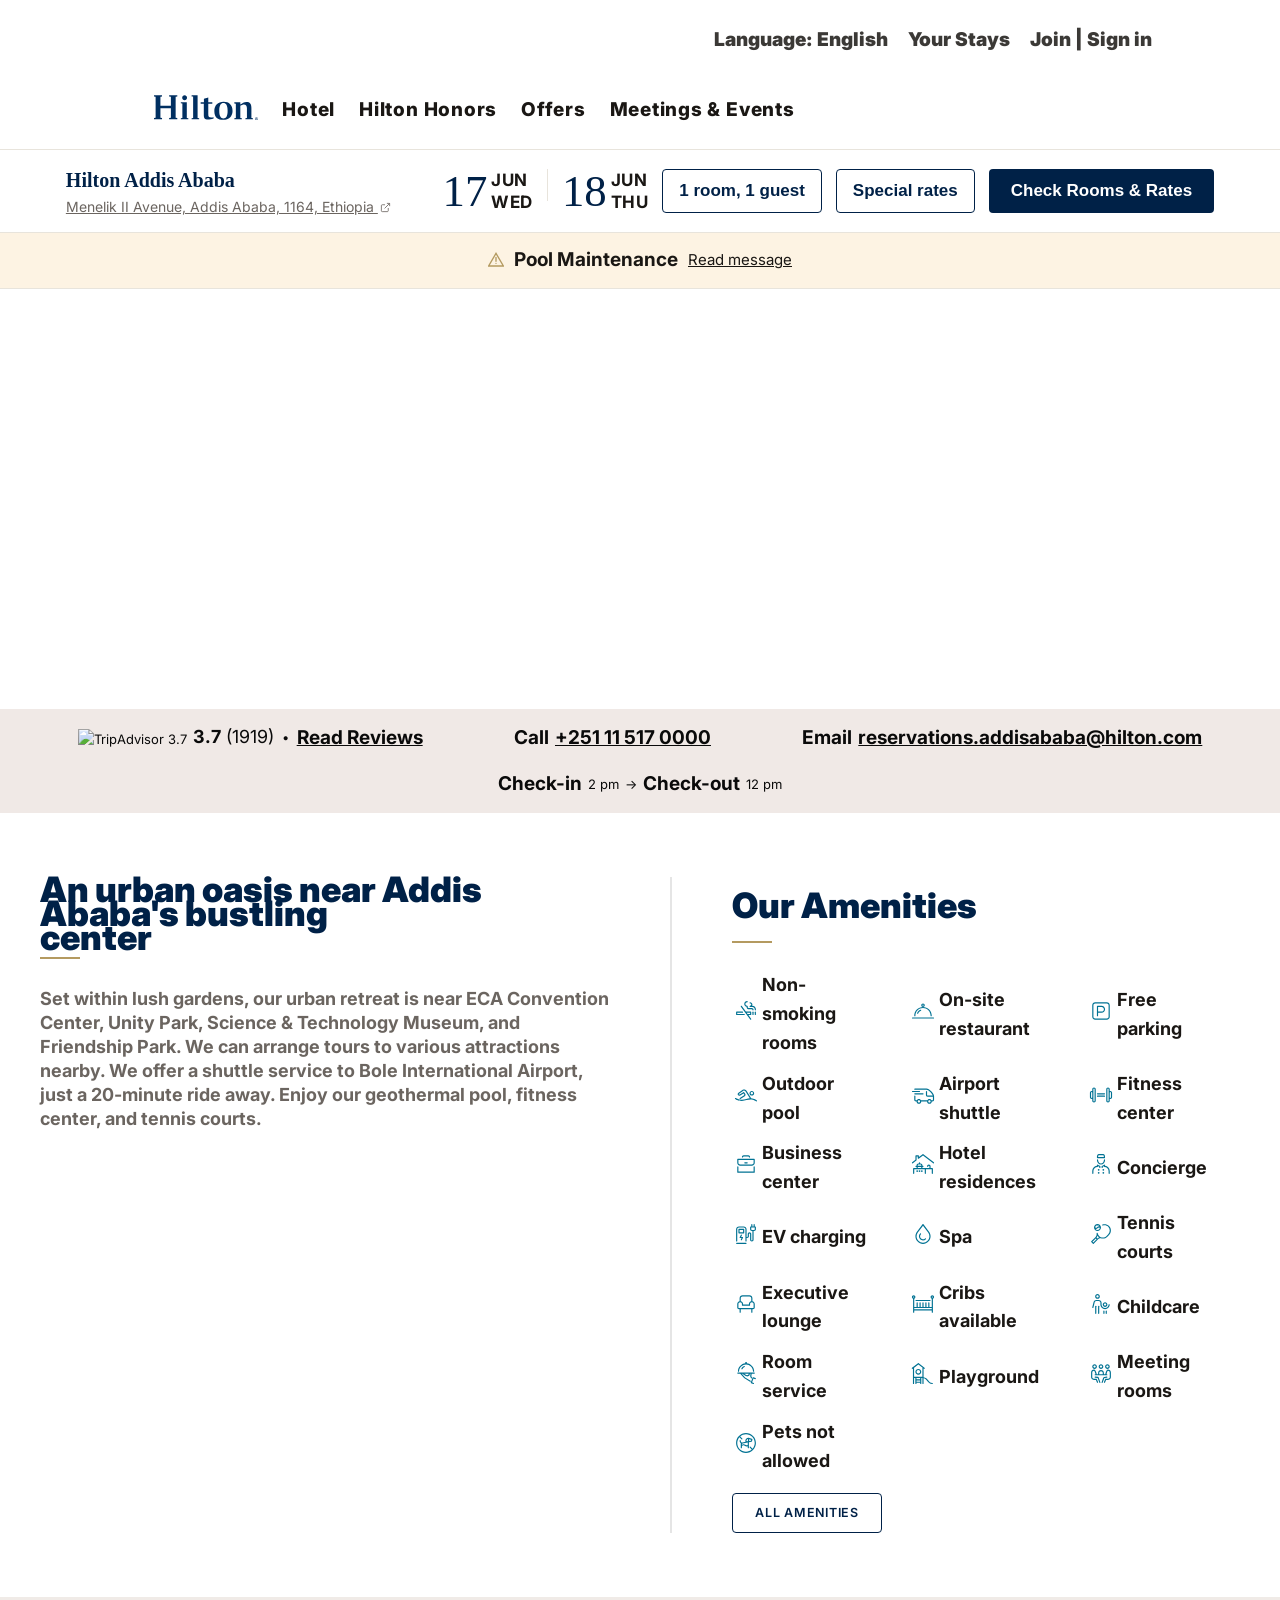
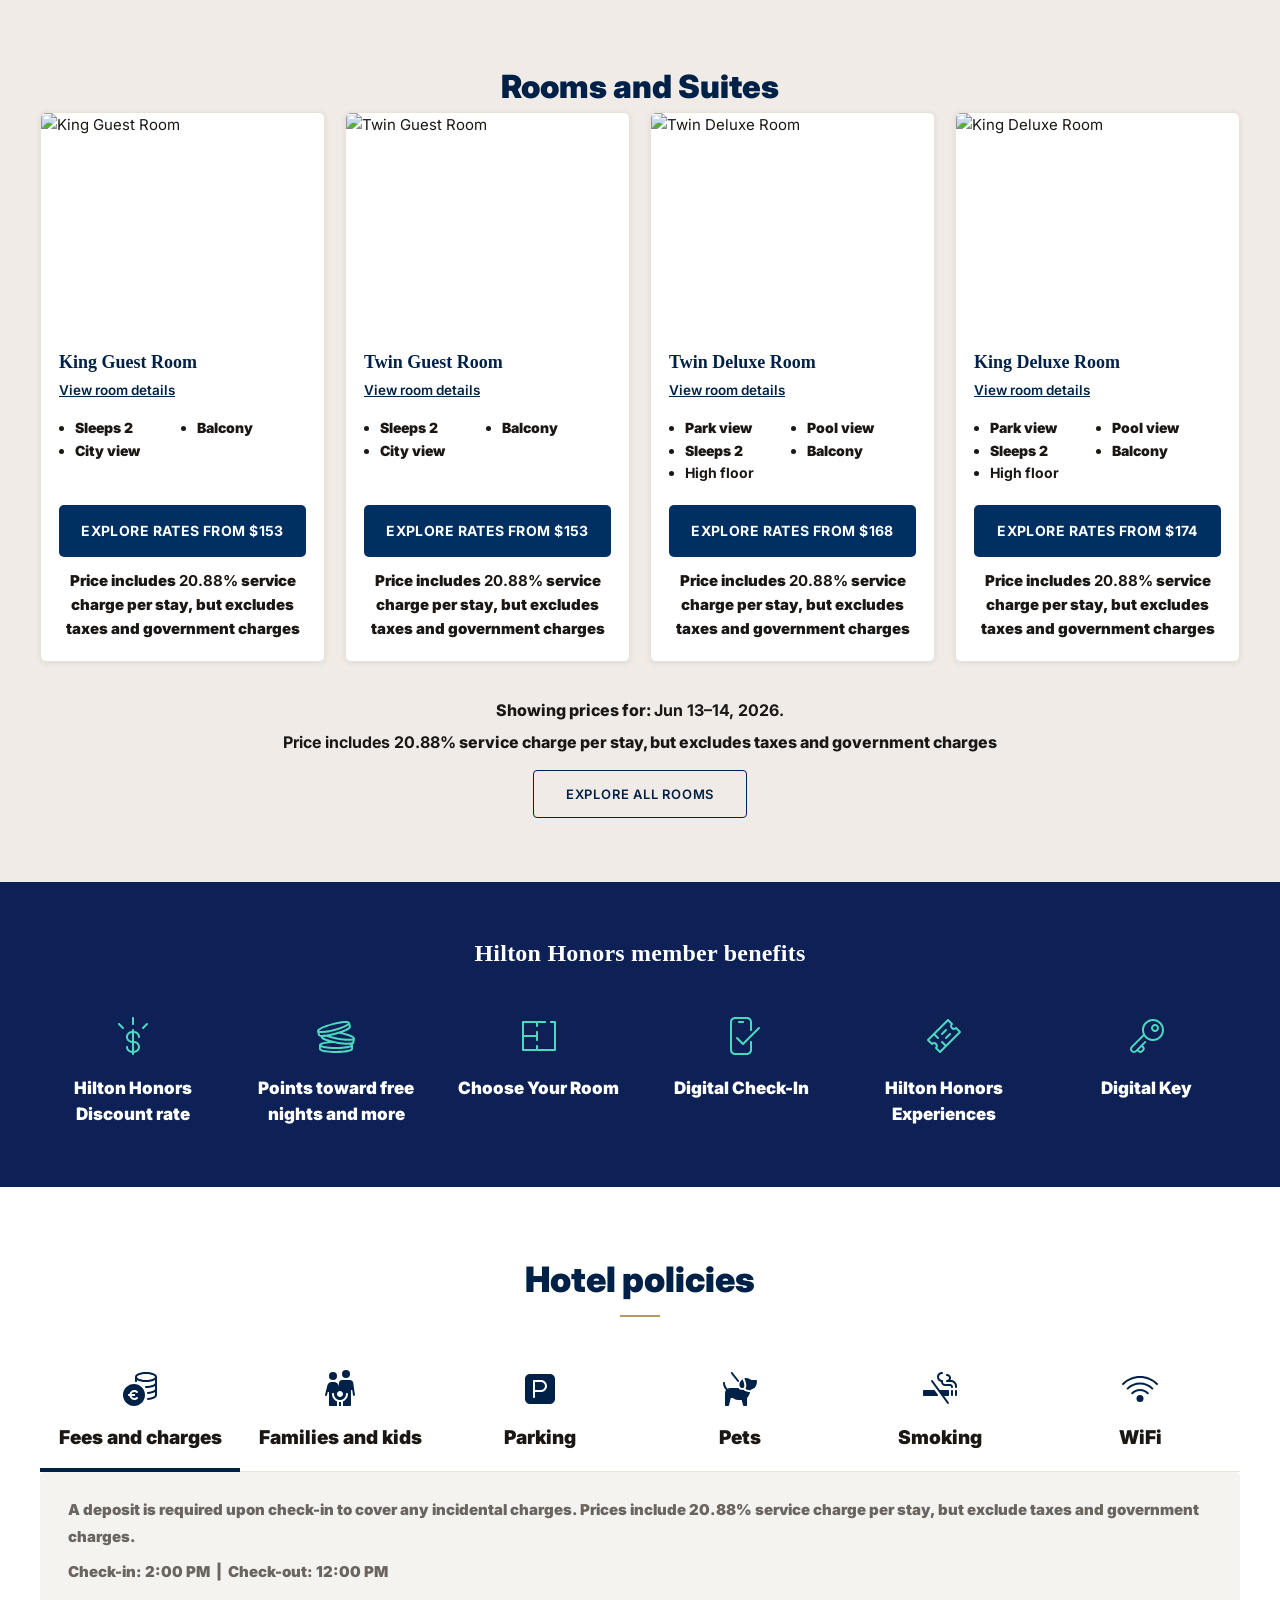
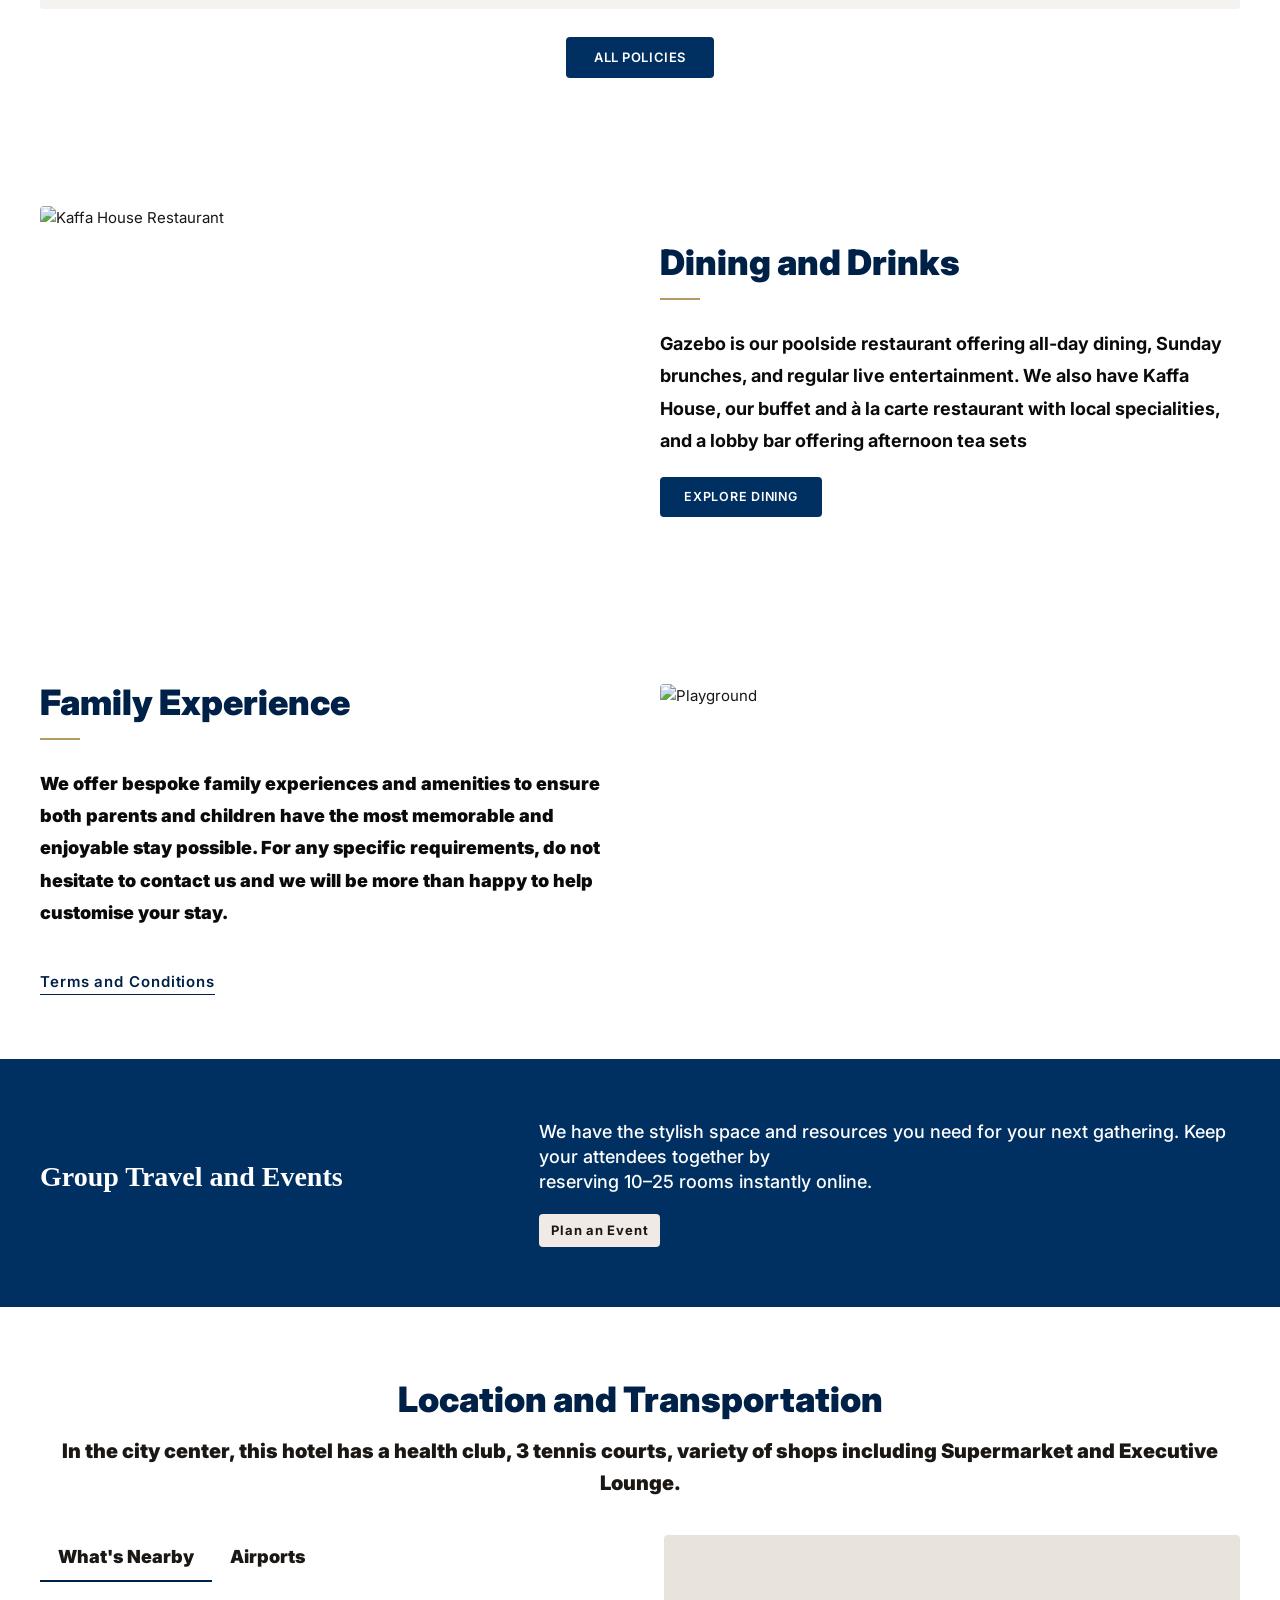
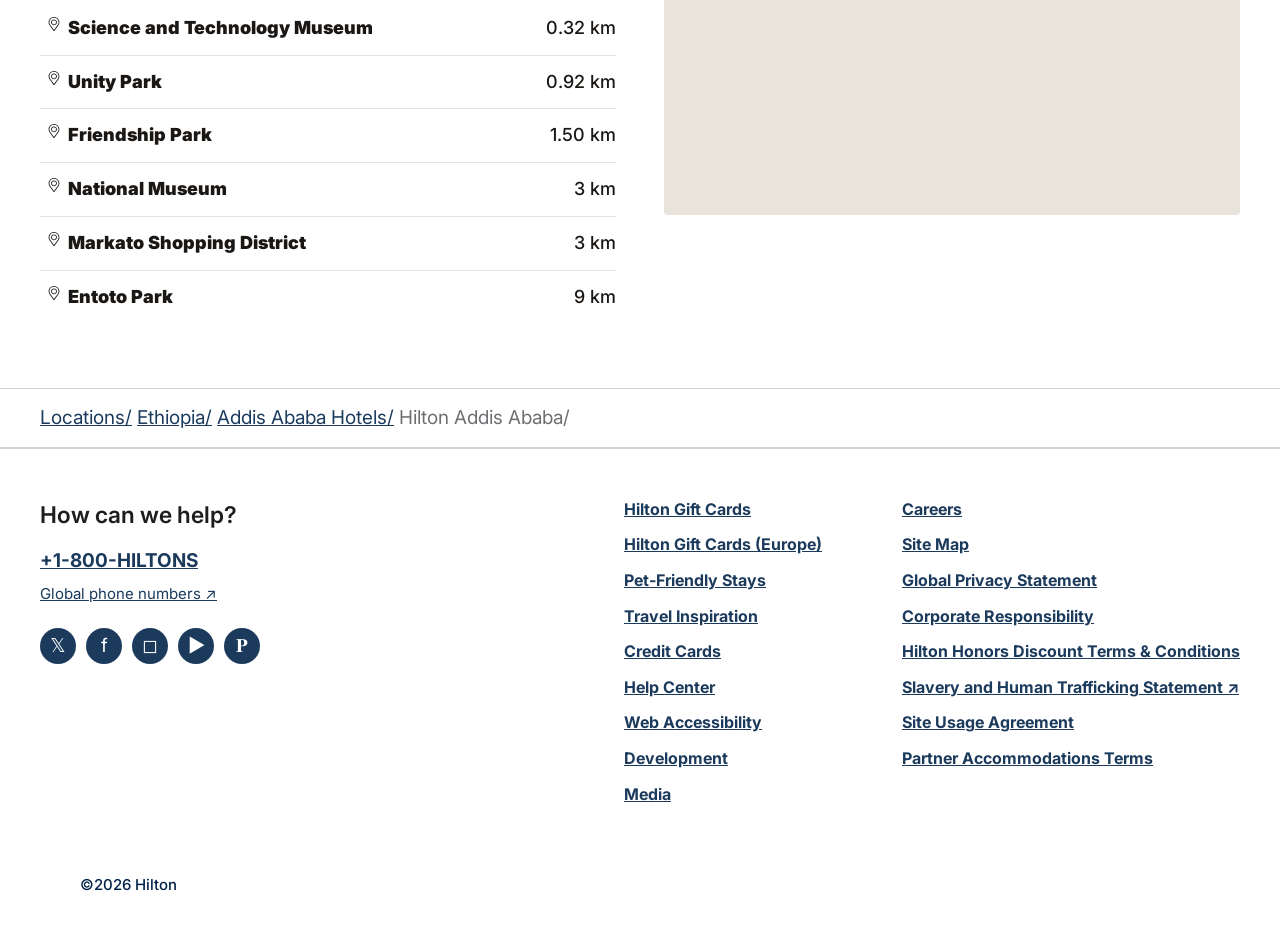
==== commit 77ef2951: "Cleaning" ====
--- a/index.html
+++ b/index.html
@@ -21,10 +21,6 @@
                 <li><a href="">Your Stays</a></li>
                 <li><a href="">Join | Sign in</a></li>
             </ul>
-            <!-- <a href="#">Language: English</a>
-            <a href="#">Your Stays</a>
-            <a href="#" class="">Join | Sign in</a> -->
-            <!-- <a href="#">Sign In</a> -->
         </div>
 
         <!-- MAIN NAV -->
@@ -104,7 +100,7 @@
         <img alt="TripAdvisor 3.7" 
              src="https://www.tripadvisor.com/img/cdsi/img2/ratings/traveler/3.5-26025-5.svg"
              style="height: 18px;">
-        <span class="field-val"><strong>3.7</strong> (1919)</span>
+        <span class="field-rate"><strong>3.7</strong> (1919)</span>
         <span class="separator">•</span>
         <a href="#" class="field-link">Read Reviews</a>
     </div>
@@ -309,8 +305,7 @@
 
             <!-- Card 1: King Guest Room -->
             <div class="room-card">
-                <a href="https://www.hilton.com/en/hotels/addhitw-hilton-addis-ababa/rooms/"
-                   target="_blank" class="room-card-link-overlay"></a>
+                
                 <div class="room-thumb">
                     <img
                         src="https://www.hilton.com/im/en/ADDHITW/11083663/addhi-junior-suite.jpg?impolicy=crop&cw=4750&ch=2659&gravity=NorthWest&xposition=0&yposition=170&rw=400&rh=240"
@@ -337,8 +332,7 @@
 
             <!-- Card 2: Twin Guest Room -->
             <div class="room-card">
-                <a href="https://www.hilton.com/en/hotels/addhitw-hilton-addis-ababa/rooms/"
-                   target="_blank" class="room-card-link-overlay"></a>
+                
                 <div class="room-thumb">
                     <img
                         src="https://www.hilton.com/im/en/ADDHITW/9909293/addhi-0125.jpg?impolicy=crop&cw=4854&ch=2717&gravity=NorthWest&xposition=0&yposition=141&rw=400&rh=240"
@@ -365,8 +359,7 @@
 
             <!-- Card 3: Twin Deluxe Room -->
             <div class="room-card">
-                <a href="https://www.hilton.com/en/hotels/addhitw-hilton-addis-ababa/rooms/"
-                   target="_blank" class="room-card-link-overlay"></a>
+               
                 <div class="room-thumb">
                     <img
                         src="https://www.hilton.com/im/en/ADDHITW/9909293/addhi-0125.jpg?impolicy=crop&cw=4854&ch=2717&gravity=NorthWest&xposition=0&yposition=141&rw=400&rh=240"
@@ -395,8 +388,7 @@
 
             <!-- Card 4: King Deluxe Room -->
             <div class="room-card">
-                <a href="https://www.hilton.com/en/hotels/addhitw-hilton-addis-ababa/rooms/"
-                   target="_blank" class="room-card-link-overlay"></a>
+                
                 <div class="room-thumb">
                     <img
                         src="https://www.hilton.com/im/en/ADDHITW/11083663/addhi-junior-suite.jpg?impolicy=crop&cw=4750&ch=2659&gravity=NorthWest&xposition=0&yposition=170&rw=400&rh=240"
@@ -495,14 +487,6 @@
         <div class="gold-line" style="margin: 0 auto 32px"></div>
 
         <div class="policies-wrap">
-
-            <!-- <input type="radio" name="policy" id="tab-fees" class="ptab-radio" checked>
-            <input type="radio" name="policy" id="tab-families" class="ptab-radio">
-            <input type="radio" name="policy" id="tab-parking" class="ptab-radio">
-            <input type="radio" name="policy" id="tab-pets" class="ptab-radio">
-            <input type="radio" name="policy" id="tab-smoking" class="ptab-radio">
-            <input type="radio" name="policy" id="tab-wifi" class="ptab-radio"> -->
-
             <div class="policies-tabs">
 
                 <label for="tab-fees" class="ptab fee">
@@ -562,26 +546,6 @@
                        and government charges.</p>
                     <p>Check-in: 2:00 PM &nbsp;|&nbsp; Check-out: 12:00 PM</p>
                 </div>
-                <!-- <div class="policy-content" id="content-families">
-                    <p>This hotel offers a bespoke Family Experience for travellers below
-                       the age of 12. Enjoy your family meals by selecting dishes from
-                       the Kids Menu. The hotel offers kid's amenities.</p>
-                </div>
-                <div class="policy-content" id="content-parking">
-                    <p>Complimentary self-parking is available on site for all hotel guests.</p>
-                </div>
-                <div class="policy-content" id="content-pets">
-                    <p>Pets are not allowed at this property.</p>
-                </div>
-                <div class="policy-content" id="content-smoking">
-                    <p>This is a non-smoking property. Smoking is permitted only in
-                       designated outdoor areas.</p>
-                </div>
-                <div class="policy-content" id="content-wifi">
-                    <p>Complimentary WiFi is available throughout the hotel for all guests.</p>
-                </div>
-            </div> -->
-
         </div>
 
         <div style="text-align:center; margin-top: 28px">
@@ -649,23 +613,22 @@
         <!-- GROUP & EVENTS BANNER -->
         <div class="events-banner">
             <div class="contain">
-<div class="events-banner-text">
-                <h2>Group Travel and Events</h2>
+                <div class="events-banner-text">
+                    <h2>Group Travel and Events</h2>
                 
-            </div>
-            <div class="events-description">
-                <h4>
-                    We have the stylish space and resources you need for your
-                    next gathering. Keep your attendees together by <br> reserving 
-                    10–25 rooms instantly online.
-                </h4>
-                <a
-                href="https://www.hilton.com/en/hotels/addhitw-hilton-addis-ababa/events/"
-                target="_blank"
-                class="btn-white"
-                >Plan an Event</a
-            >
-            </div>
+                </div>
+                <div class="events-description">
+                    <h4>
+                        We have the stylish space and resources you need for your
+                        next gathering. Keep your attendees together by <br> reserving 
+                        10–25 rooms instantly online.
+                    </h4>
+                    <a
+                    href="https://www.hilton.com/en/hotels/addhitw-hilton-addis-ababa/events/"
+                    target="_blank"
+                    class="btn-white"
+                    >Plan an Event</a>
+                </div>
             </div>
             
             
@@ -731,8 +694,8 @@
             </div>
         </section>
 
-       <!-- BREADCRUMB -->
-<nav class="breadcrumb">
+       <!-- ADDRESS -->
+<nav class="address">
     <div class="container">
         <span><a href="#">Locations/</a></span>
         <span><a href="#">Ethiopia/</a></span>
--- a/css/style.css
+++ b/css/style.css
@@ -22,7 +22,7 @@
 
 html {
     scroll-behavior: smooth;
-    font-size: 16px;
+    /* font-size: 16px; */
 }
 body {
     font-family: "Open Sans", var(--sans);
@@ -50,7 +50,7 @@
     justify-content: flex-end;
     gap: 1.25rem;
     padding-top: 1.5625rem; 
-    padding-right: clamp(1.25rem, 10vw, 12.5rem); 
+    padding-right: clamp(1.25rem, 10vw, 12.5rem);  /*min-1.25rem    max 12.5 rem*/
     font-weight: 1000;
 }
 .topbar ul{
@@ -69,37 +69,20 @@
     border-bottom: 0.3125rem solid var(--navy); 
     background-color: #D9E0E8;
 }
-.topbar .btn-join {
-    background: var(--gold);
-    color: var(--white);
-    padding: 0.25rem 0.875rem; 
-    border-radius: 0.125rem; 
-    font-weight: 600;
-    letter-spacing: 0.06em;
-    font-size: 0.6875rem; 
-    align-self: flex-start;
-    margin-top: 0.3125rem;
-}
 
 /* ─── MAIN NAV ─── */
 nav.mainnav {
     background: var(--white);
     display: flex;
-    align-items: center;
-    justify-content: space-between;
     padding: 0 2.5rem; 
 }
 .nav-links {
     display: flex;
-    align-items: center;
-    justify-content: flex-end;
-    padding-left: clamp(1rem, 8vw, 8.75rem);
+    padding-left: clamp(1rem, 8vw, 11rem);
     list-style: none;
     width: 100%;
 }
-.nav-links li:first-child {
-    margin-right: auto;
-}
+
 .nav-links img {
     height: 1.625rem;
     width: auto;
@@ -128,10 +111,9 @@
     border-bottom: 0.0625rem solid var(--stone); 
     display: flex;
     align-items: center;
-    justify-content: space-between;
+    justify-content: space-around;
     padding: 0.875rem 2.5rem; 
     flex-wrap: wrap;
-    gap: 1.25rem;
     position: sticky;
     top: 0;
     z-index: 100;
@@ -157,12 +139,10 @@
 }
 .subnav-right {
     display: flex;
-    align-items: center;
     gap: 0.875rem;
 }
 .date-pick {
     display: flex;
-    align-items: center;
     gap: 0.25rem; 
 }
 .date-day {
@@ -314,7 +294,7 @@
     font-weight: 700;
     font-size: 1.1875rem; 
 }
-.booking-bar .field-val {
+.booking-bar .field-rate {
     font-weight: 400;
     font-size: 1.125rem; 
 }
@@ -350,11 +330,7 @@
     border-left: 0.125rem solid #e5e5e5; 
     padding-left: 3.75rem; 
 }
-.section-sub {
-    color: var(--mid);
-    font-size: 0.875rem;
-    margin-bottom: 2.25rem;
-}
+
 .gold-line {
     width: 2.5rem;
     height: 0.125rem;
@@ -401,7 +377,6 @@
     color: #007293;
     font-size: 1rem;
     width: 1.25rem;
-    flex-shrink: 0;
 }
 .btn-outline {
     display: inline-block;
@@ -446,9 +421,7 @@
     flex-direction: column;
     position: relative;
 }
-.room-card-link-overlay {
-    display: none;
-}
+
 .room-thumb {
     height: 13.75rem;
     overflow: hidden;
@@ -507,7 +480,6 @@
     flex: 1;
 }
 .room-feat li {
-    break-inside: avoid;
     font-weight: 1000;
     font-size: 0.875rem;
 }
@@ -582,7 +554,6 @@
     display: flex;
     gap: 1rem;
     justify-content: space-between;
-    align-items: flex-start;
     flex-wrap: nowrap;
 }
 .honors-pill {
@@ -821,7 +792,6 @@
     font-weight: 700;
     letter-spacing: 0.06em;
     font-size: 0.8125rem;
-    flex-shrink: 0;
     transition:
         background 0.2s,
         color 0.2s;
@@ -866,7 +836,6 @@
     color: var(--dark);
     font-weight: 500;
     font-size: 1.125rem;
-    flex-shrink: 0;
 }
 .map-placeholder {
     background: var(--stone);
@@ -901,8 +870,8 @@
     font-size: 1.125rem;
 }
 
-/* ─── BREADCRUMB ─── */
-.breadcrumb {
+/* ─── ADDRESS ─── */
+.address {
     padding-top: 0.875rem;
     padding-bottom: 0.875rem;
     font-size: 1.1875rem;
@@ -910,7 +879,7 @@
     border-top: 0.0625rem solid #d2d2d7;
     border-bottom: 0.0625rem solid #d2d2d7;
 }
-.breadcrumb a {
+.address a {
     color: #1b3a5c;
     text-decoration: underline;
 }
@@ -1220,7 +1189,7 @@
         box-shadow: 0 0.25rem 0.5rem rgba(0,0,0,0.12);
         position: relative;
     }
-    .rooms-grid .room-card .room-card-link-overlay {
+    .rooms-grid .room-card{
         display: block;
         position: absolute;
         top: 0;
